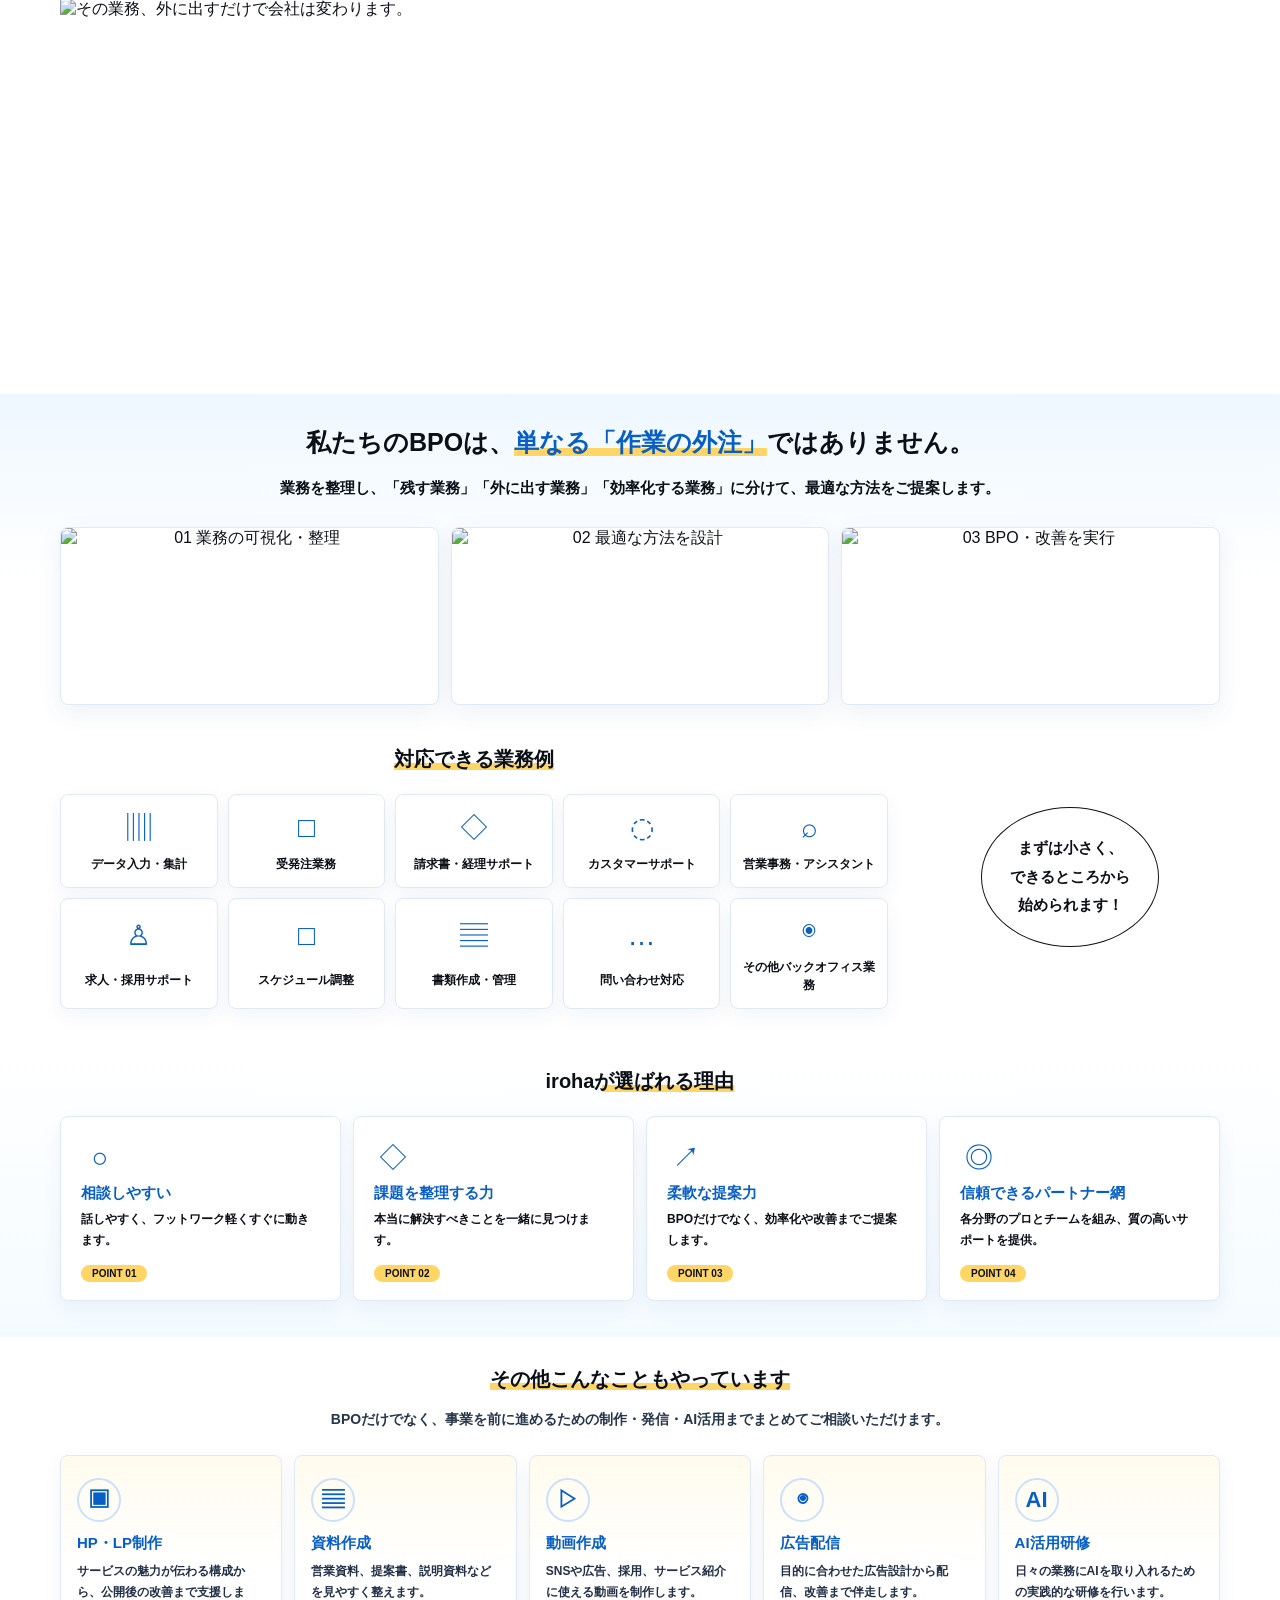
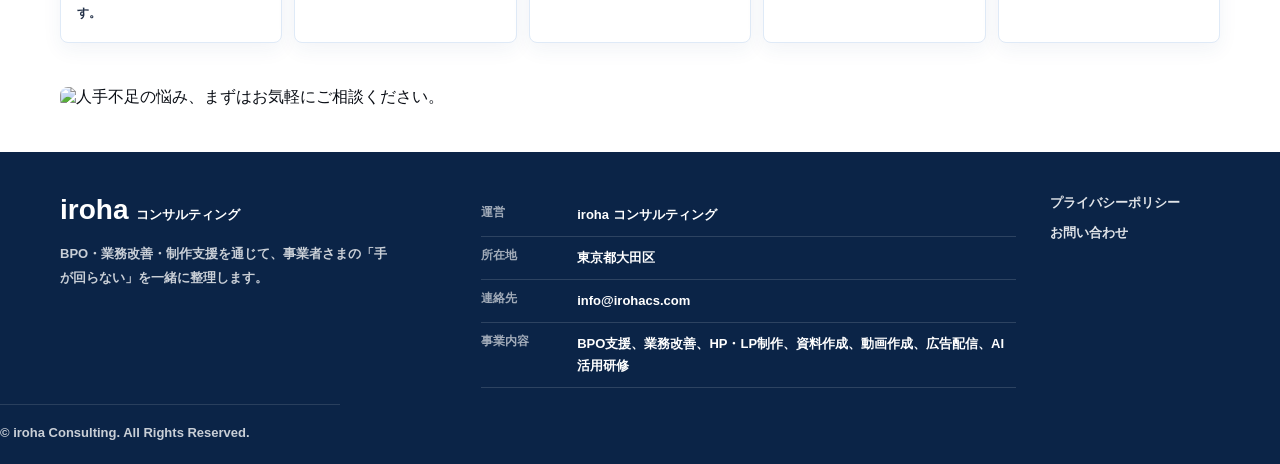
==== index.html @ c06291bd "Add files via upload" ====
<!doctype html>
<html lang="ja">
<head>
  <meta charset="utf-8">
  <meta name="viewport" content="width=device-width, initial-scale=1">
  <title>iroha コンサルティング | BPO・業務支援</title>
  <script async src="https://www.googletagmanager.com/gtag/js?id=G-Z2BENWMJ21"></script>
  <script>
    window.dataLayer = window.dataLayer || [];
    function gtag(){dataLayer.push(arguments);}
    gtag('js', new Date());

    gtag('config', 'G-Z2BENWMJ21');
  </script>
  <link rel="stylesheet" href="./styles.css">
</head>
<body>
  <main>
    <section class="hero">
      <div class="hero-crop">
        <img src="./assets/hero.png" alt="その業務、外に出すだけで会社は変わります。" class="hero-image">
        <a class="image-link hero-consult-link" href="https://docs.google.com/forms/d/e/1FAIpQLSevMAjlFMy6-Xub7ca19pXur5ndCJwO_fp4Ccaq9cmKFpgYRA/viewform" target="_blank" rel="noopener" aria-label="Googleフォームで無料相談する"></a>
        <a class="image-link hero-download-link is-disabled" href="#" aria-label="サービス資料ダウンロードは準備中です"></a>
      </div>
    </section>

    <section class="intro section-band">
      <div class="section-inner">
        <h1>私たちのBPOは、<span>単なる「作業の外注」</span>ではありません。</h1>
        <p>業務を整理し、「残す業務」「外に出す業務」「効率化する業務」に分けて、最適な方法をご提案します。</p>

        <div class="step-grid">
          <article class="step-card">
            <img src="./assets/step-01.png" alt="01 業務の可視化・整理">
          </article>
          <article class="step-card">
            <img src="./assets/step-02.png" alt="02 最適な方法を設計">
          </article>
          <article class="step-card">
            <img src="./assets/step-03.png" alt="03 BPO・改善を実行">
          </article>
        </div>
      </div>
    </section>

    <section class="services" id="services">
      <div class="section-inner services-layout">
        <div class="services-main">
          <h2>対応できる業務例</h2>
          <div class="service-grid">
            <article><span class="icon">▥</span><strong>データ入力・集計</strong></article>
            <article><span class="icon">□</span><strong>受発注業務</strong></article>
            <article><span class="icon">◇</span><strong>請求書・経理サポート</strong></article>
            <article><span class="icon">◌</span><strong>カスタマーサポート</strong></article>
            <article><span class="icon">⌕</span><strong>営業事務・アシスタント</strong></article>
            <article><span class="icon">♙</span><strong>求人・採用サポート</strong></article>
            <article><span class="icon">□</span><strong>スケジュール調整</strong></article>
            <article><span class="icon">▤</span><strong>書類作成・管理</strong></article>
            <article><span class="icon">…</span><strong>問い合わせ対応</strong></article>
            <article><span class="icon">◉</span><strong>その他バックオフィス業務</strong></article>
          </div>
        </div>
        <aside class="talk">
          <div class="bubble">まずは小さく、<br>できるところから<br>始められます！</div>
          <div class="talk-art" aria-hidden="true"></div>
        </aside>
      </div>
    </section>

    <section class="reasons" id="about">
      <div class="section-inner">
        <h2>irohaが選ばれる理由</h2>
        <div class="reason-grid">
          <article>
            <span class="reason-icon">○</span>
            <h3>相談しやすい</h3>
            <p>話しやすく、フットワーク軽くすぐに動きます。</p>
            <small>POINT 01</small>
          </article>
          <article>
            <span class="reason-icon">◇</span>
            <h3>課題を整理する力</h3>
            <p>本当に解決すべきことを一緒に見つけます。</p>
            <small>POINT 02</small>
          </article>
          <article>
            <span class="reason-icon">↗</span>
            <h3>柔軟な提案力</h3>
            <p>BPOだけでなく、効率化や改善までご提案します。</p>
            <small>POINT 03</small>
          </article>
          <article>
            <span class="reason-icon">◎</span>
            <h3>信頼できるパートナー網</h3>
            <p>各分野のプロとチームを組み、質の高いサポートを提供。</p>
            <small>POINT 04</small>
          </article>
        </div>
      </div>
    </section>

    <section class="other-services" id="other">
      <div class="section-inner">
        <h2>その他こんなこともやっています</h2>
        <p class="other-lead">BPOだけでなく、事業を前に進めるための制作・発信・AI活用までまとめてご相談いただけます。</p>
        <div class="other-grid">
          <article>
            <span class="other-icon">▣</span>
            <h3>HP・LP制作</h3>
            <p>サービスの魅力が伝わる構成から、公開後の改善まで支援します。</p>
          </article>
          <article>
            <span class="other-icon">▤</span>
            <h3>資料作成</h3>
            <p>営業資料、提案書、説明資料などを見やすく整えます。</p>
          </article>
          <article>
            <span class="other-icon">▷</span>
            <h3>動画作成</h3>
            <p>SNSや広告、採用、サービス紹介に使える動画を制作します。</p>
          </article>
          <article>
            <span class="other-icon">◉</span>
            <h3>広告配信</h3>
            <p>目的に合わせた広告設計から配信、改善まで伴走します。</p>
          </article>
          <article>
            <span class="other-icon">AI</span>
            <h3>AI活用研修</h3>
            <p>日々の業務にAIを取り入れるための実践的な研修を行います。</p>
          </article>
        </div>
      </div>
    </section>

    <section class="bottom-cta" id="contact">
      <div class="section-inner">
        <div class="cta-panel">
          <img src="./assets/cta.png" alt="人手不足の悩み、まずはお気軽にご相談ください。">
          <a class="image-link cta-consult-link" href="https://docs.google.com/forms/d/e/1FAIpQLSevMAjlFMy6-Xub7ca19pXur5ndCJwO_fp4Ccaq9cmKFpgYRA/viewform" target="_blank" rel="noopener" aria-label="Googleフォームで無料相談する"></a>
          <a class="image-link cta-line-link is-disabled" href="#" aria-label="LINE公式アカウントは準備中です"></a>
        </div>
      </div>
    </section>
  </main>

  <footer class="site-footer">
    <div class="section-inner footer-grid">
      <div>
        <a class="footer-brand" href="./index.html">iroha <span>コンサルティング</span></a>
        <p>BPO・業務改善・制作支援を通じて、事業者さまの「手が回らない」を一緒に整理します。</p>
      </div>
      <dl class="company-list">
        <div>
          <dt>運営</dt>
          <dd>iroha コンサルティング</dd>
        </div>
        <div>
          <dt>所在地</dt>
          <dd>東京都大田区</dd>
        </div>
        <div>
          <dt>連絡先</dt>
          <dd><a href="mailto:info@irohacs.com">info@irohacs.com</a></dd>
        </div>
        <div>
          <dt>事業内容</dt>
          <dd>BPO支援、業務改善、HP・LP制作、資料作成、動画作成、広告配信、AI活用研修</dd>
        </div>
      </dl>
      <nav class="footer-links" aria-label="フッターナビゲーション">
        <a href="./privacy.html">プライバシーポリシー</a>
        <a href="#contact">お問い合わせ</a>
      </nav>
    </div>
    <p class="copyright">© iroha Consulting. All Rights Reserved.</p>
  </footer>
</body>
</html>
---- styles.css ----
:root {
  --blue: #075fc6;
  --blue-dark: #064ca2;
  --green: #3db565;
  --ink: #0b0f16;
  --muted: #5f6f85;
  --line: #dfeaf7;
  --soft: #f5faff;
  --yellow: #ffd565;
}

* {
  box-sizing: border-box;
}

body {
  margin: 0;
  color: var(--ink);
  background: #fff;
  font-family: -apple-system, BlinkMacSystemFont, "Hiragino Kaku Gothic ProN", "Yu Gothic", "YuGothic", "Noto Sans JP", sans-serif;
  letter-spacing: 0;
}

a {
  color: inherit;
  text-decoration: none;
}

.site-header {
  position: sticky;
  top: 0;
  z-index: 20;
  display: flex;
  align-items: center;
  gap: 32px;
  min-height: 72px;
  padding: 0 42px;
  background: rgba(255, 255, 255, .92);
  border-bottom: 1px solid rgba(222, 232, 246, .7);
  backdrop-filter: blur(14px);
}

.brand {
  display: inline-flex;
  align-items: baseline;
  gap: 8px;
  min-width: max-content;
}

.brand-main {
  font-size: 28px;
  font-weight: 800;
}

.brand-sub {
  font-size: 13px;
  font-weight: 700;
}

.nav {
  display: flex;
  align-items: center;
  justify-content: center;
  gap: 46px;
  width: 100%;
  font-size: 13px;
  font-weight: 700;
}

.nav a {
  position: relative;
  padding: 28px 0;
}

.nav a:first-child::after {
  position: absolute;
  right: 12px;
  bottom: 0;
  left: 12px;
  height: 3px;
  content: "";
  background: var(--blue);
  border-radius: 999px 999px 0 0;
}

.header-cta,
.hero-button {
  display: inline-flex;
  align-items: center;
  justify-content: center;
  min-height: 46px;
  padding: 0 26px;
  color: #fff;
  font-size: 14px;
  font-weight: 800;
  white-space: nowrap;
  background: linear-gradient(180deg, #0d6ee4, #0053bc);
  border-radius: 999px;
  box-shadow: 0 10px 26px rgba(6, 93, 201, .24);
}

.header-cta span {
  margin-left: 10px;
  font-size: 8px;
}

.hero {
  max-width: 1240px;
  margin: 0 auto;
  padding: 0 40px;
}

.breadcrumb {
  margin-bottom: 10px;
  color: #40516a;
  font-size: 12px;
  font-weight: 700;
}

.hero-crop {
  position: relative;
  overflow: hidden;
  aspect-ratio: 2033 / 690;
}

.hero-image {
  display: block;
  width: 100%;
  height: auto;
  transform: translateY(-5.4%);
}

.image-link {
  position: absolute;
  display: block;
  border-radius: 999px;
}

.image-link:focus-visible {
  outline: 3px solid rgba(255, 213, 101, .9);
  outline-offset: 3px;
}

.hero-consult-link {
  left: 3.7%;
  top: 79.3%;
  width: 20.4%;
  height: 10.8%;
}

.hero-download-link {
  left: 26%;
  top: 79.3%;
  width: 21.5%;
  height: 10.8%;
}

.section-band {
  background: linear-gradient(180deg, #eef7ff 0%, #fff 54%);
}

.section-inner {
  width: min(1160px, calc(100% - 48px));
  margin: 0 auto;
}

.intro {
  padding: 30px 0 28px;
  text-align: center;
}

.intro h1,
.services h2,
.reasons h2,
.other-services h2 {
  margin: 0;
  font-size: 25px;
  line-height: 1.45;
  font-weight: 900;
}

.intro h1 span {
  color: var(--blue);
  text-decoration: underline;
  text-decoration-color: var(--yellow);
  text-decoration-thickness: 8px;
  text-underline-offset: -3px;
}

.intro p {
  margin: 14px auto 26px;
  font-size: 15px;
  font-weight: 700;
  line-height: 1.8;
}

.step-grid {
  display: grid;
  grid-template-columns: repeat(3, minmax(0, 1fr));
  gap: 12px;
}

.step-card {
  overflow: hidden;
  background: #fff;
  border: 1px solid var(--line);
  border-radius: 8px;
  box-shadow: 0 8px 24px rgba(26, 75, 122, .08);
}

.step-card img {
  display: block;
  width: 100%;
  height: 176px;
  object-fit: cover;
}

.services {
  padding: 12px 0 36px;
}

.services-layout {
  display: grid;
  grid-template-columns: minmax(0, 1fr) 300px;
  gap: 32px;
  align-items: center;
}

.services h2,
.reasons h2,
.other-services h2 {
  margin-bottom: 20px;
  text-align: center;
  font-size: 20px;
  text-decoration: underline;
  text-decoration-color: var(--yellow);
  text-decoration-thickness: 7px;
  text-underline-offset: -3px;
}

.service-grid {
  display: grid;
  grid-template-columns: repeat(5, minmax(0, 1fr));
  gap: 10px;
}

.service-grid article {
  display: grid;
  place-items: center;
  min-height: 94px;
  padding: 14px 8px;
  text-align: center;
  background: #fff;
  border: 1px solid var(--line);
  border-radius: 8px;
  box-shadow: 0 7px 20px rgba(26, 75, 122, .06);
}

.icon,
.reason-icon {
  display: grid;
  place-items: center;
  width: 38px;
  height: 38px;
  margin-bottom: 7px;
  color: var(--blue);
  font-size: 28px;
  line-height: 1;
}

.service-grid strong {
  font-size: 12px;
  line-height: 1.5;
}

.talk {
  position: relative;
  display: grid;
  place-items: center;
  min-height: 220px;
  overflow: hidden;
}

.talk-art {
  display: none;
}

.bubble {
  position: relative;
  z-index: 2;
  display: inline-block;
  margin: 0;
  padding: 26px 28px;
  font-size: 15px;
  font-weight: 800;
  line-height: 1.9;
  text-align: center;
  background: #fff;
  border: 1.5px solid #111;
  border-radius: 50%;
}

.reasons {
  padding: 22px 0 36px;
  background: linear-gradient(180deg, #fff, #f4fbff);
}

.reason-grid {
  display: grid;
  grid-template-columns: repeat(4, minmax(0, 1fr));
  gap: 12px;
}

.reason-grid article {
  min-height: 132px;
  padding: 22px 20px 18px;
  background: #fff;
  border: 1px solid var(--line);
  border-radius: 8px;
  box-shadow: 0 7px 20px rgba(26, 75, 122, .06);
}

.reason-grid h3 {
  margin: 0 0 6px;
  color: var(--blue);
  font-size: 15px;
}

.reason-grid p {
  margin: 0 0 12px;
  font-size: 12px;
  font-weight: 700;
  line-height: 1.75;
}

.reason-grid small {
  display: inline-flex;
  padding: 3px 11px;
  font-size: 10px;
  font-weight: 900;
  background: var(--yellow);
  border-radius: 999px;
}

.other-services {
  padding: 28px 0 44px;
}

.other-lead {
  max-width: 760px;
  margin: -8px auto 22px;
  color: #26364a;
  font-size: 14px;
  font-weight: 700;
  line-height: 1.9;
  text-align: center;
}

.other-grid {
  display: grid;
  grid-template-columns: repeat(5, minmax(0, 1fr));
  gap: 12px;
}

.other-grid article {
  min-height: 168px;
  padding: 22px 16px 18px;
  background:
    linear-gradient(180deg, rgba(255, 247, 222, .55), rgba(255, 255, 255, 0) 58%),
    #fff;
  border: 1px solid var(--line);
  border-radius: 8px;
  box-shadow: 0 7px 20px rgba(26, 75, 122, .06);
}

.other-icon {
  display: grid;
  place-items: center;
  width: 44px;
  height: 44px;
  margin-bottom: 12px;
  color: var(--blue);
  font-size: 22px;
  font-weight: 900;
  line-height: 1;
  border: 2px solid #cbe0fb;
  border-radius: 50%;
}

.other-grid h3 {
  margin: 0 0 8px;
  color: var(--blue);
  font-size: 15px;
}

.other-grid p {
  margin: 0;
  color: #223047;
  font-size: 12px;
  font-weight: 700;
  line-height: 1.75;
}

.bottom-cta {
  padding: 0 0 44px;
}

.bottom-cta img {
  display: block;
  width: 100%;
  height: auto;
  border-radius: 8px;
}

.cta-panel {
  position: relative;
}

.cta-consult-link {
  left: 26.8%;
  top: 57.1%;
  width: 29%;
  height: 16.2%;
}

.cta-line-link {
  left: 58%;
  top: 58.8%;
  width: 25.2%;
  height: 15%;
}

.image-link.is-disabled {
  cursor: default;
  pointer-events: none;
}

.site-footer {
  padding: 42px 0 18px;
  color: #fff;
  background: #0b2447;
}

.footer-grid {
  display: grid;
  grid-template-columns: 1.05fr 1.45fr auto;
  gap: 34px;
  align-items: start;
}

.footer-brand,
.policy-brand {
  display: inline-flex;
  align-items: baseline;
  gap: 8px;
  font-size: 28px;
  font-weight: 900;
}

.footer-brand span,
.policy-brand span {
  font-size: 13px;
  font-weight: 800;
}

.site-footer p {
  max-width: 340px;
  margin: 16px 0 0;
  color: rgba(255, 255, 255, .78);
  font-size: 13px;
  font-weight: 700;
  line-height: 1.9;
}

.company-list,
.policy-contact {
  margin: 0;
}

.company-list div,
.policy-contact div {
  display: grid;
  grid-template-columns: 82px 1fr;
  gap: 14px;
  padding: 10px 0;
  border-bottom: 1px solid rgba(255, 255, 255, .14);
}

.company-list dt,
.policy-contact dt {
  color: rgba(255, 255, 255, .62);
  font-size: 12px;
  font-weight: 800;
}

.company-list dd,
.policy-contact dd {
  margin: 0;
  font-size: 13px;
  font-weight: 800;
  line-height: 1.7;
}

.footer-links {
  display: grid;
  gap: 12px;
  min-width: 170px;
  font-size: 13px;
  font-weight: 800;
}

.footer-links a {
  color: rgba(255, 255, 255, .88);
}

.copyright {
  width: min(1160px, calc(100% - 48px));
  margin: 26px auto 0;
  padding-top: 16px;
  color: rgba(255, 255, 255, .55);
  font-size: 11px;
  font-weight: 700;
  border-top: 1px solid rgba(255, 255, 255, .12);
}

.policy-page {
  background: linear-gradient(180deg, #f3f9ff 0, #fff 280px);
}

.policy-hero {
  padding: 54px 0 34px;
}

.policy-brand {
  margin-bottom: 34px;
  color: var(--ink);
}

.policy-hero h1 {
  margin: 0 0 12px;
  font-size: 34px;
  line-height: 1.35;
}

.policy-hero p {
  max-width: 760px;
  margin: 0;
  color: #34465e;
  font-size: 15px;
  font-weight: 700;
  line-height: 1.9;
}

.policy-body {
  padding: 0 0 54px;
}

.policy-card {
  padding: 34px 40px 40px;
  background: #fff;
  border: 1px solid var(--line);
  border-radius: 8px;
  box-shadow: 0 10px 30px rgba(26, 75, 122, .08);
}

.policy-card h2 {
  margin: 28px 0 10px;
  color: var(--blue);
  font-size: 18px;
}

.policy-card h2:first-child {
  margin-top: 0;
}

.policy-card p {
  margin: 0;
  color: #223047;
  font-size: 14px;
  font-weight: 700;
  line-height: 1.95;
}

.policy-card .policy-contact {
  margin: 14px 0 0;
}

.policy-card .policy-contact div {
  border-bottom-color: var(--line);
}

.policy-card .policy-contact dt {
  color: #65758b;
}

.policy-card .policy-contact dd {
  color: #1b2a40;
}

.policy-date {
  margin-top: 28px !important;
  color: #65758b !important;
  text-align: right;
}

@media (max-width: 980px) {
  .site-header {
    flex-wrap: wrap;
    gap: 14px;
    padding: 14px 22px;
  }

  .nav {
    order: 3;
    justify-content: flex-start;
    gap: 24px;
    overflow-x: auto;
    font-size: 12px;
  }

  .nav a {
    padding: 8px 0 12px;
  }

  .hero {
    padding: 16px 18px 0;
  }

  .step-grid {
    grid-template-columns: 1fr;
  }

  .step-card img {
    height: auto;
  }

  .services-layout {
    grid-template-columns: 1fr;
  }

  .service-grid,
  .reason-grid,
  .other-grid {
    grid-template-columns: repeat(2, minmax(0, 1fr));
  }

  .talk {
    display: none;
  }

  .footer-grid {
    grid-template-columns: 1fr;
  }
}

@media (max-width: 640px) {
  .brand-main {
    font-size: 24px;
  }

  .header-cta {
    width: 100%;
  }

  .section-inner {
    width: min(100% - 28px, 1160px);
  }

  .intro h1 {
    font-size: 20px;
  }

  .intro p {
    font-size: 13px;
  }

  .service-grid,
  .reason-grid,
  .other-grid {
    grid-template-columns: 1fr;
  }

  .policy-card {
    padding: 26px 20px 30px;
  }

  .company-list div,
  .policy-contact div {
    grid-template-columns: 1fr;
    gap: 4px;
  }
}
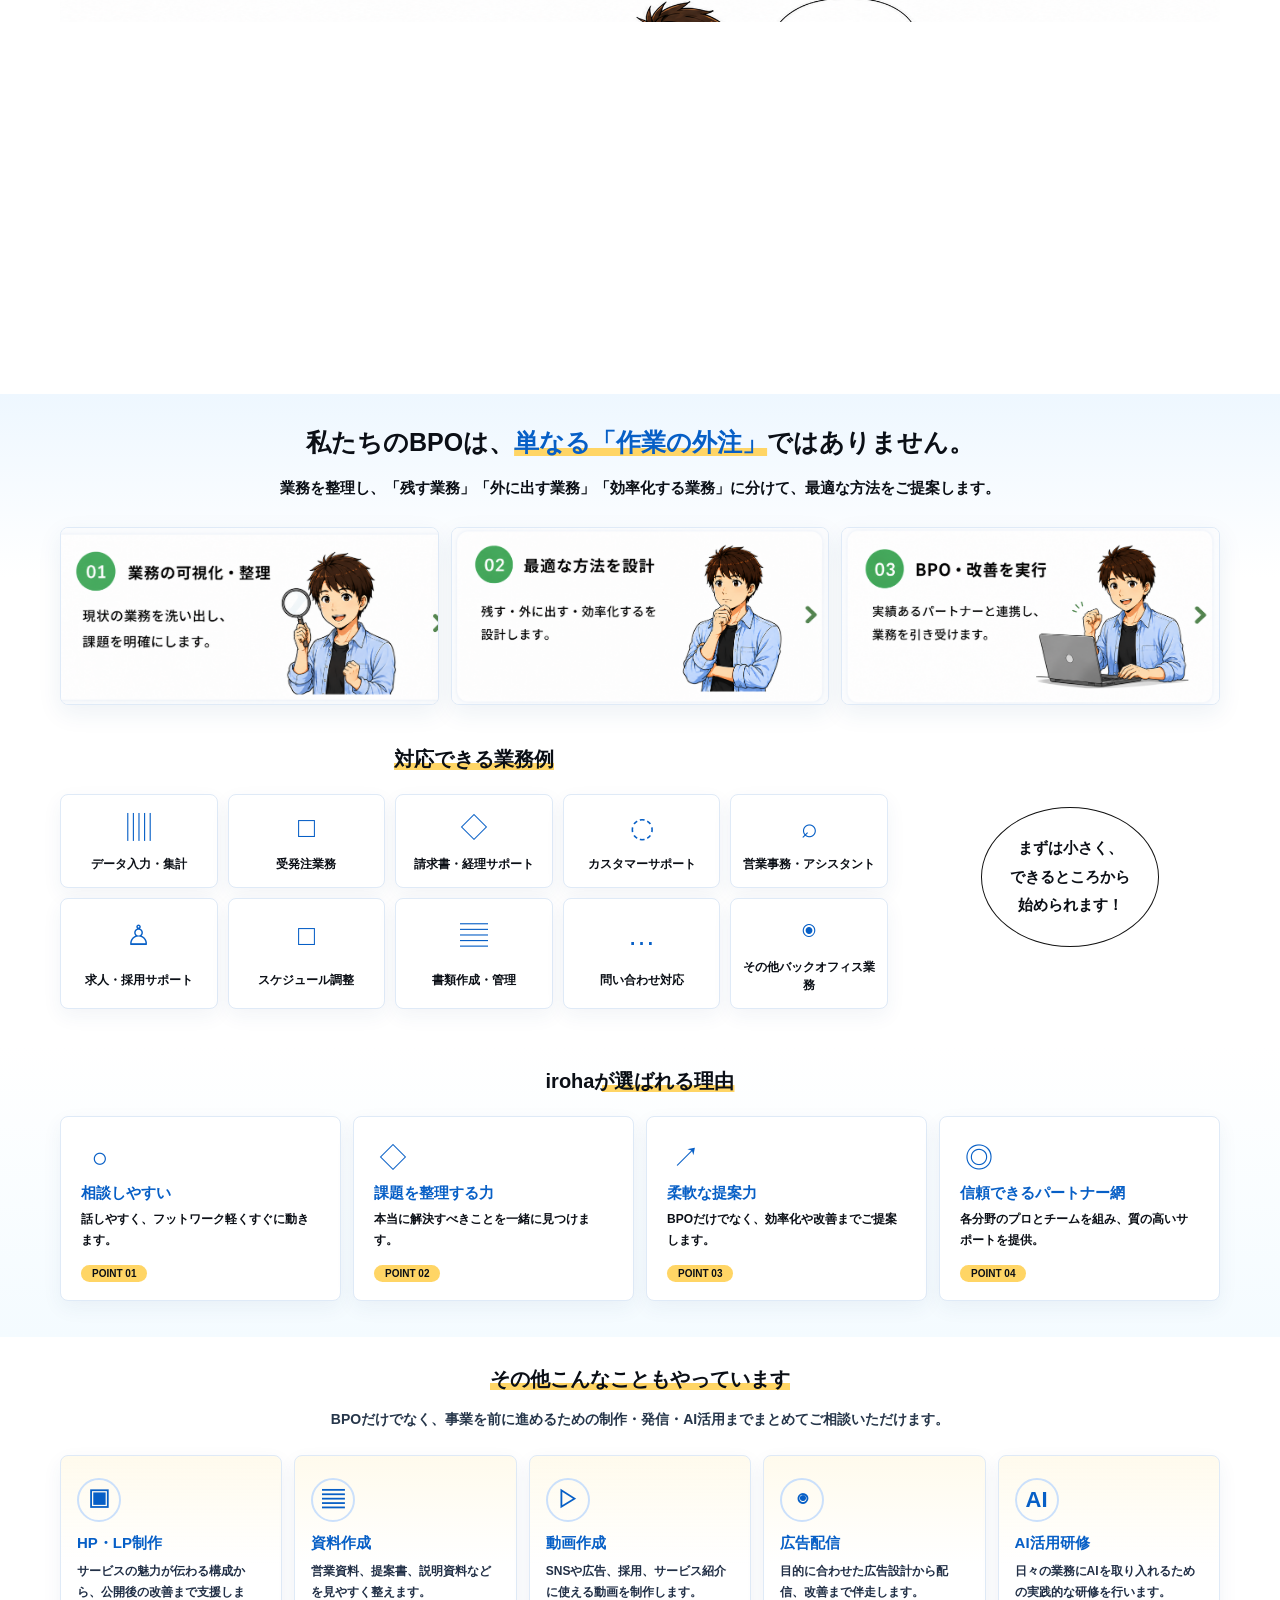
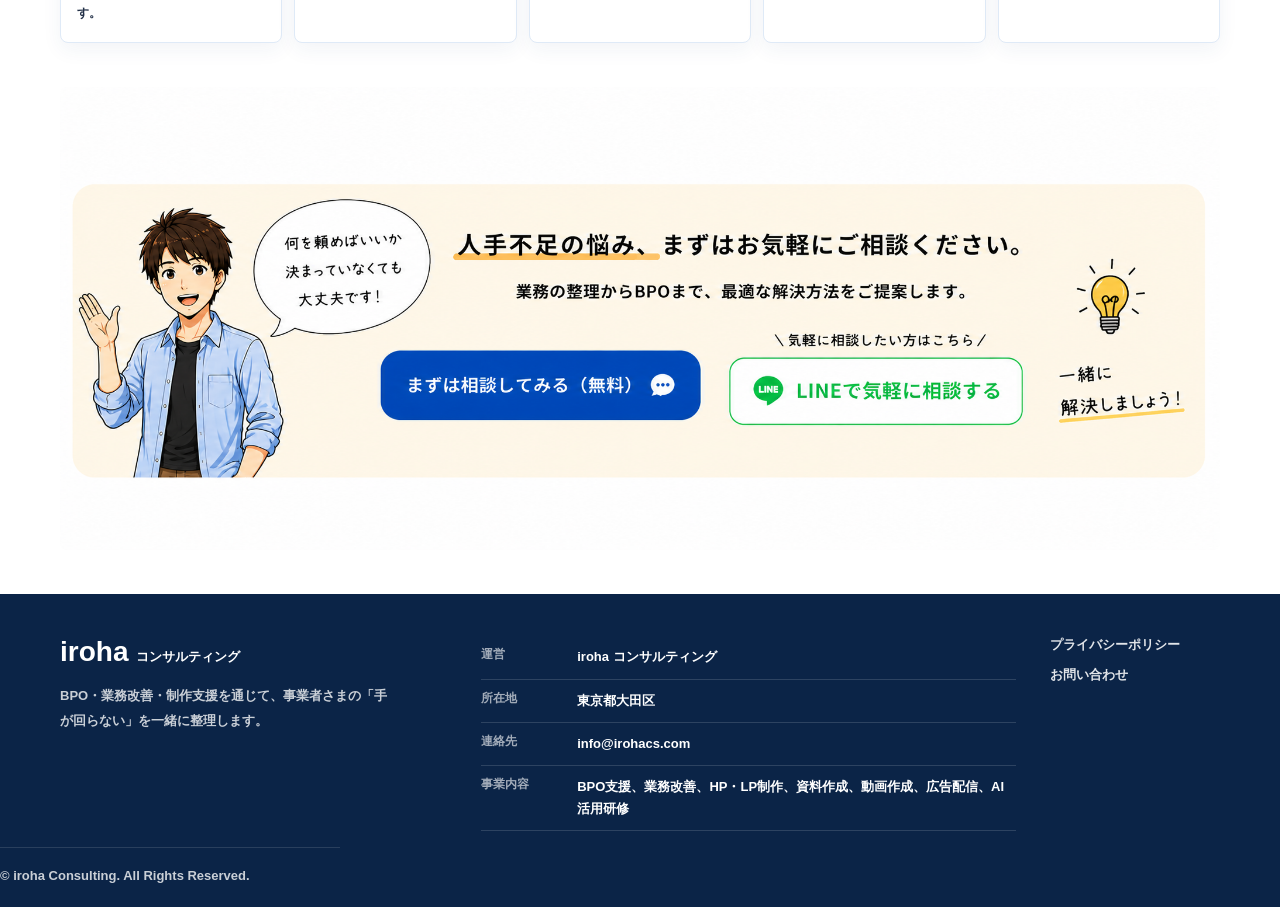
==== commit b8f586e2: "Add files via upload" ====
--- a/index.html
+++ b/index.html
@@ -18,7 +18,10 @@
   <main>
     <section class="hero">
       <div class="hero-crop">
-        <img src="./assets/hero.png" alt="その業務、外に出すだけで会社は変わります。" class="hero-image">
+        <picture>
+          <source media="(max-width: 640px)" srcset="./assets/hero-mobile.png">
+          <img src="./assets/hero.png" alt="その業務、外に出すだけで会社は変わります。" class="hero-image">
+        </picture>
         <a class="image-link hero-consult-link" href="https://docs.google.com/forms/d/e/1FAIpQLSevMAjlFMy6-Xub7ca19pXur5ndCJwO_fp4Ccaq9cmKFpgYRA/viewform" target="_blank" rel="noopener" aria-label="Googleフォームで無料相談する"></a>
         <a class="image-link hero-download-link is-disabled" href="#" aria-label="サービス資料ダウンロードは準備中です"></a>
       </div>
--- a/styles.css
+++ b/styles.css
@@ -123,6 +123,10 @@
   aspect-ratio: 2033 / 690;
 }
 
+.hero-crop picture {
+  display: block;
+}
+
 .hero-image {
   display: block;
   width: 100%;
@@ -666,6 +670,32 @@
     width: min(100% - 28px, 1160px);
   }
 
+  .hero {
+    padding: 0;
+  }
+
+  .hero-crop {
+    aspect-ratio: 864 / 1821;
+  }
+
+  .hero-image {
+    transform: none;
+  }
+
+  .hero-consult-link {
+    left: 6.5%;
+    top: 85.1%;
+    width: 87%;
+    height: 5.6%;
+  }
+
+  .hero-download-link {
+    left: 6.5%;
+    top: 92%;
+    width: 87%;
+    height: 5.5%;
+  }
+
   .intro h1 {
     font-size: 20px;
   }
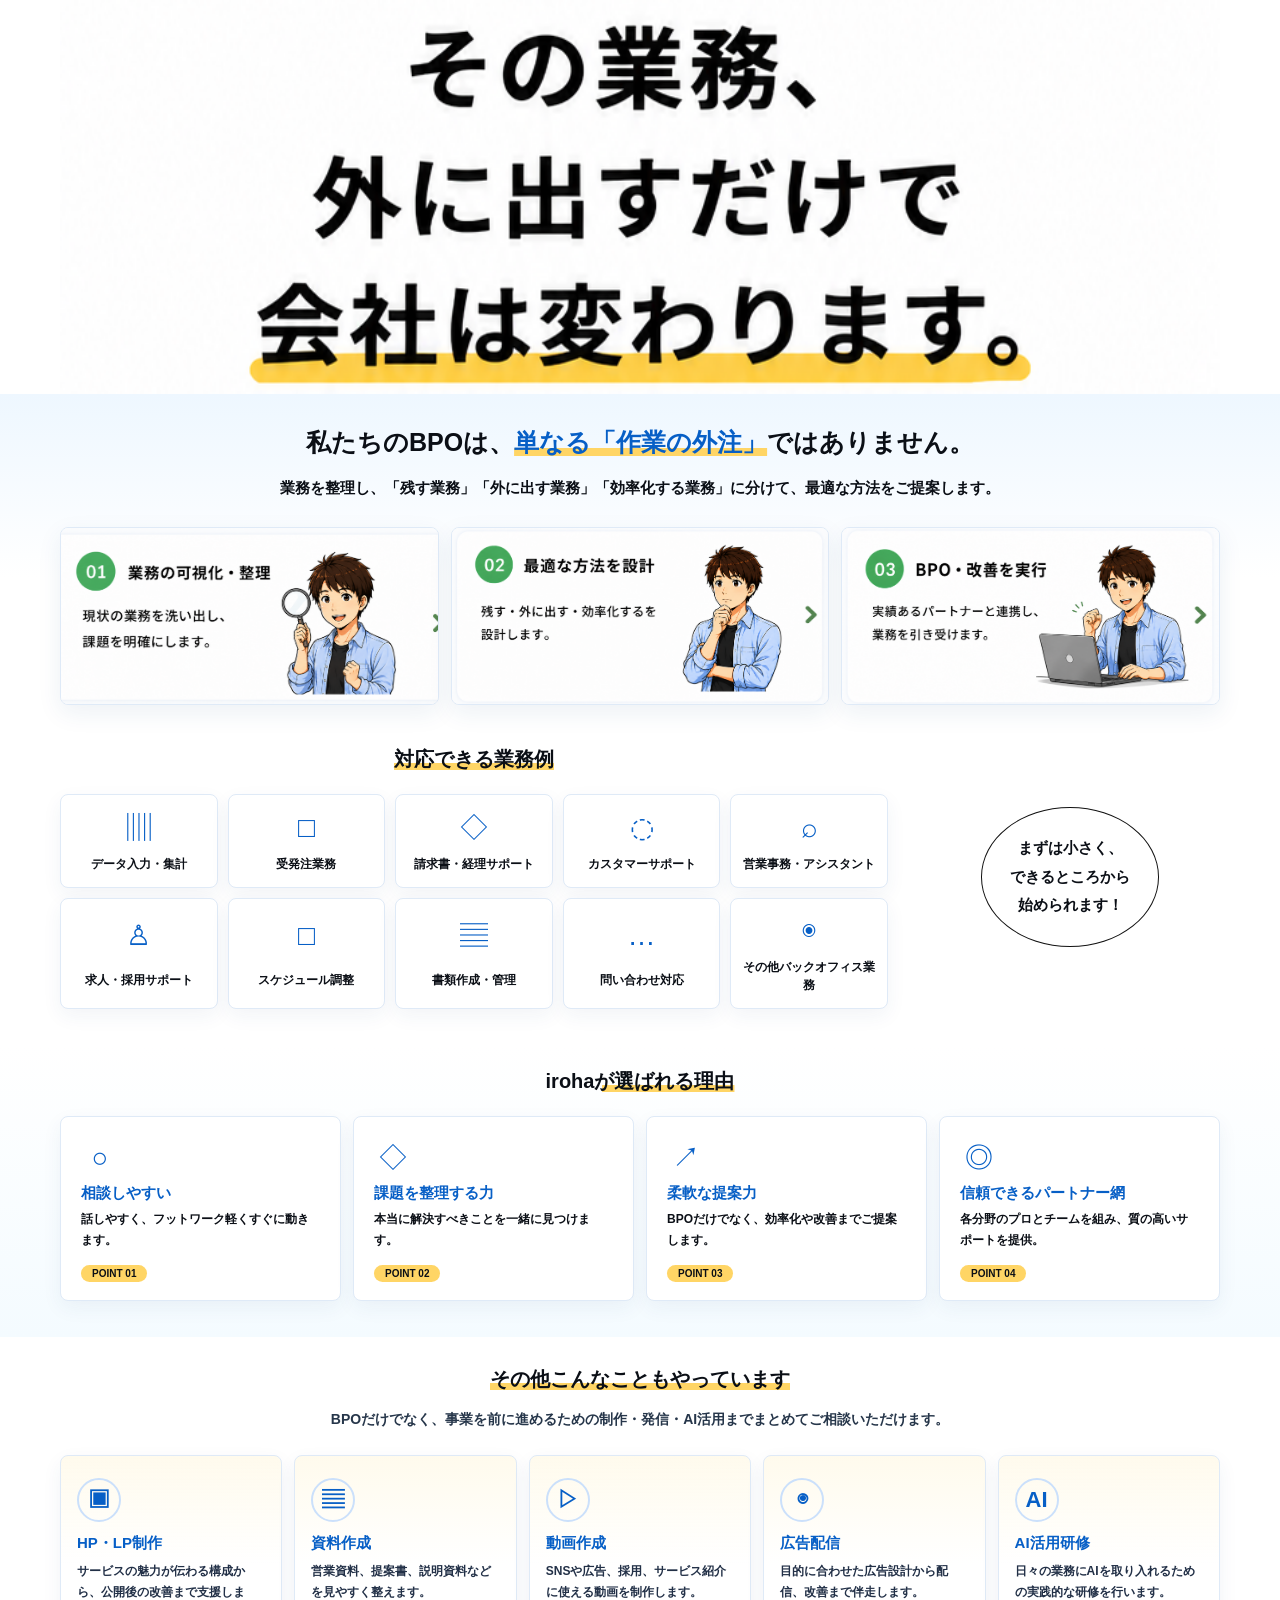
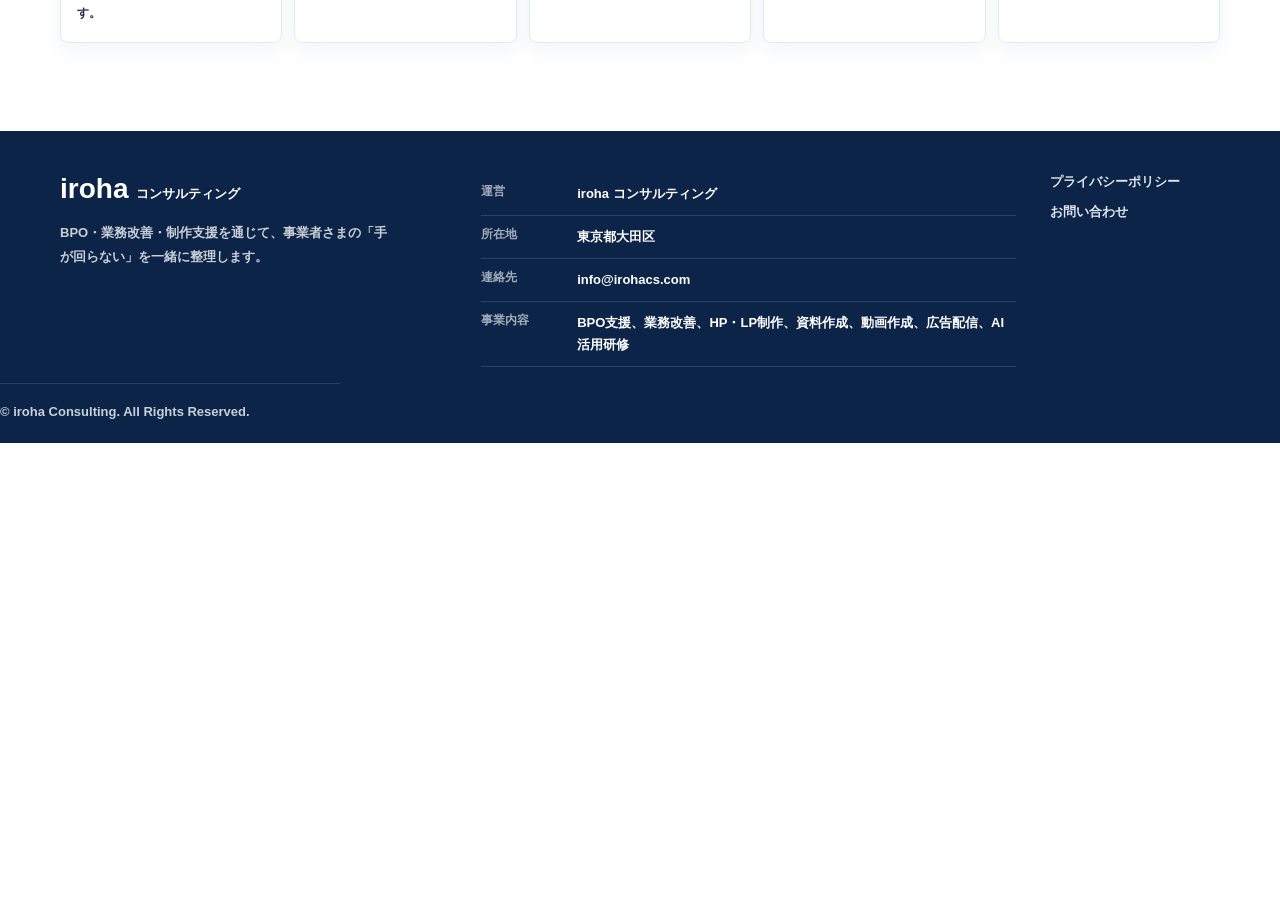
==== commit 8dac5a73: "Add files via upload" ====
--- a/index.html
+++ b/index.html
@@ -139,7 +139,10 @@
     <section class="bottom-cta" id="contact">
       <div class="section-inner">
         <div class="cta-panel">
-          <img src="./assets/cta.png" alt="人手不足の悩み、まずはお気軽にご相談ください。">
+          <picture>
+            <source media="(max-width: 640px)" srcset="./assets/cta-mobile.png">
+            <img src="./assets/cta.png" alt="人手不足の悩み、まずはお気軽にご相談ください。">
+          </picture>
           <a class="image-link cta-consult-link" href="https://docs.google.com/forms/d/e/1FAIpQLSevMAjlFMy6-Xub7ca19pXur5ndCJwO_fp4Ccaq9cmKFpgYRA/viewform" target="_blank" rel="noopener" aria-label="Googleフォームで無料相談する"></a>
           <a class="image-link cta-line-link is-disabled" href="#" aria-label="LINE公式アカウントは準備中です"></a>
         </div>
--- a/styles.css
+++ b/styles.css
@@ -420,6 +420,10 @@
   position: relative;
 }
 
+.cta-panel picture {
+  display: block;
+}
+
 .cta-consult-link {
   left: 26.8%;
   top: 57.1%;
@@ -696,6 +700,28 @@
     height: 5.5%;
   }
 
+  .bottom-cta {
+    padding-bottom: 34px;
+  }
+
+  .bottom-cta .section-inner {
+    width: min(100% - 28px, 887px);
+  }
+
+  .cta-consult-link {
+    left: 6.6%;
+    top: 67.6%;
+    width: 86.7%;
+    height: 9.4%;
+  }
+
+  .cta-line-link {
+    left: 6.6%;
+    top: 79.4%;
+    width: 86.7%;
+    height: 8.8%;
+  }
+
   .intro h1 {
     font-size: 20px;
   }
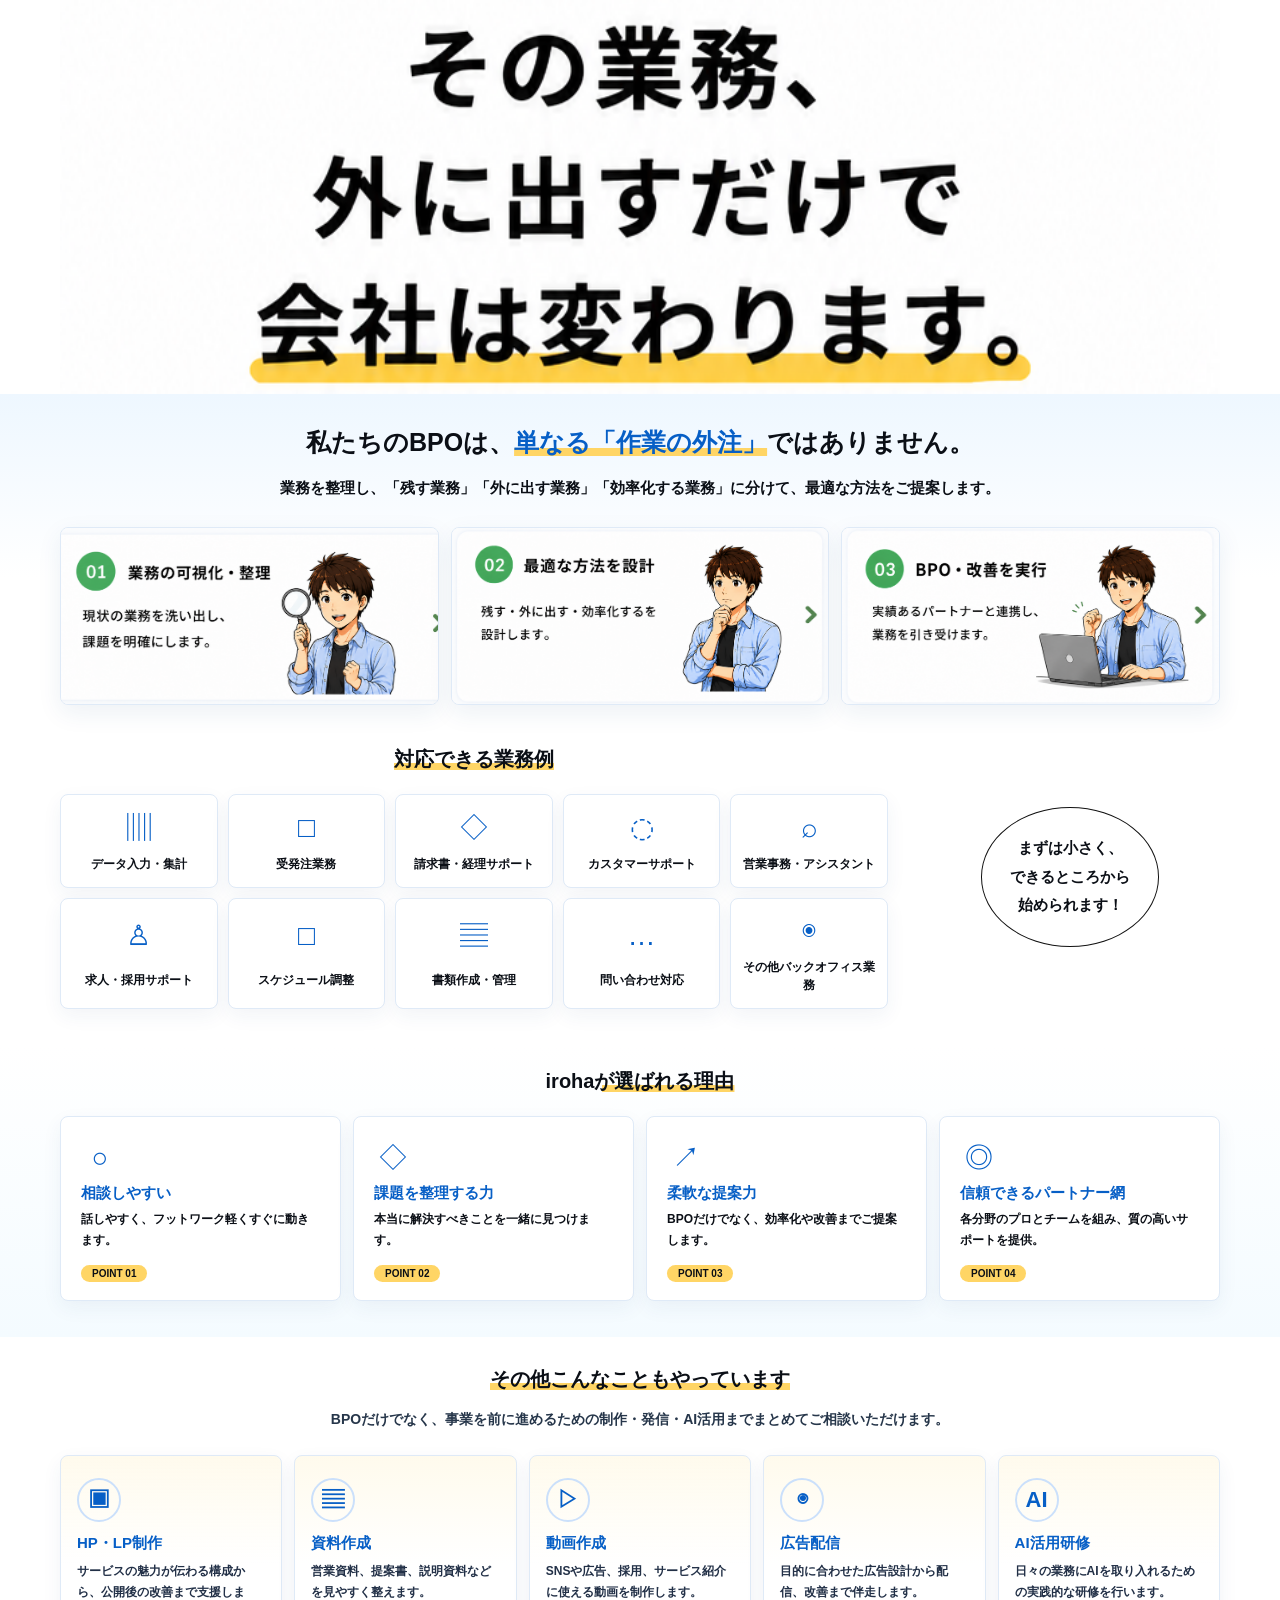
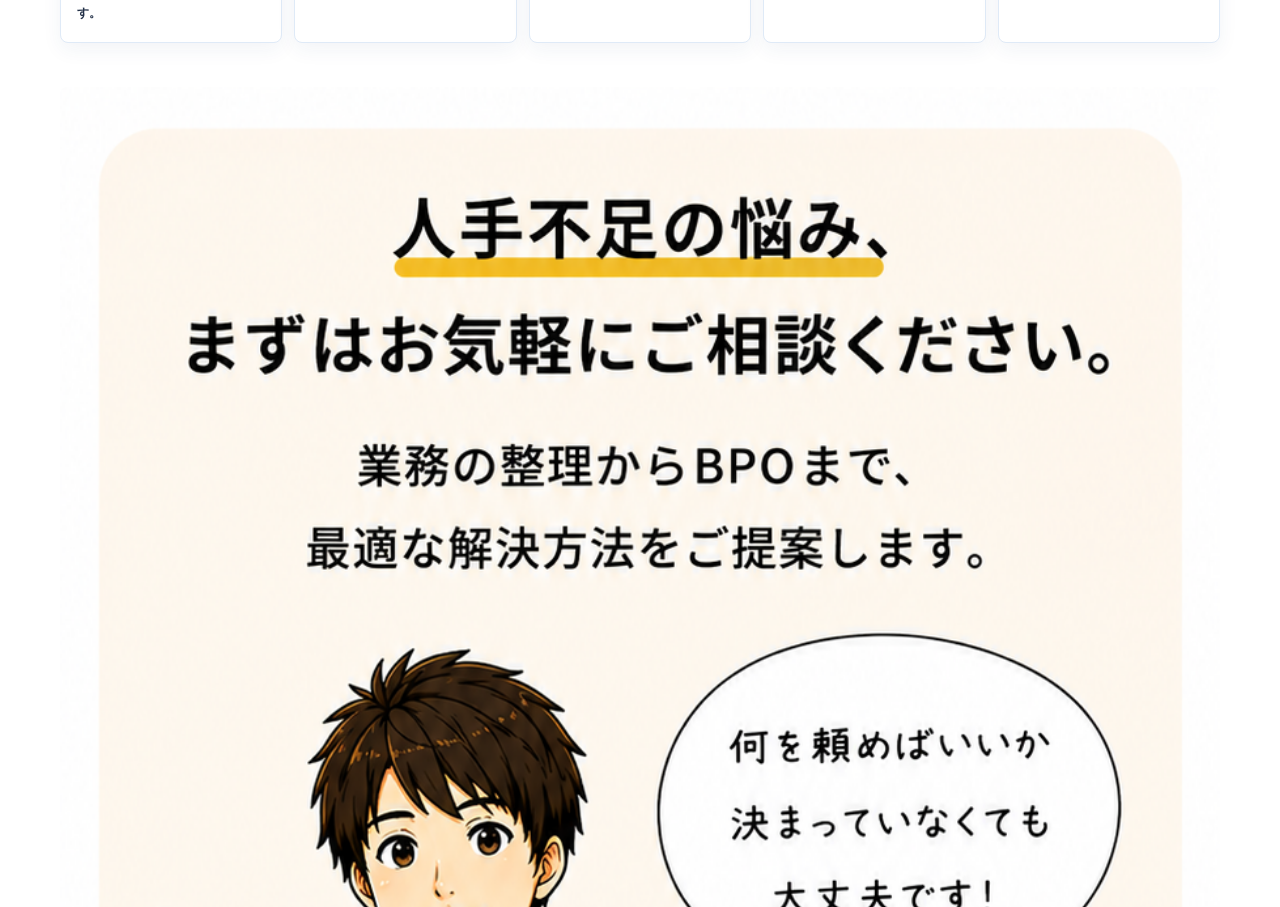
==== commit 18e95916: "Update index.html" ====
--- a/index.html
+++ b/index.html
@@ -163,7 +163,7 @@
         </div>
         <div>
           <dt>所在地</dt>
-          <dd>東京都大田区</dd>
+          <dd>東京都大田区/栃木県小山市</dd>
         </div>
         <div>
           <dt>連絡先</dt>
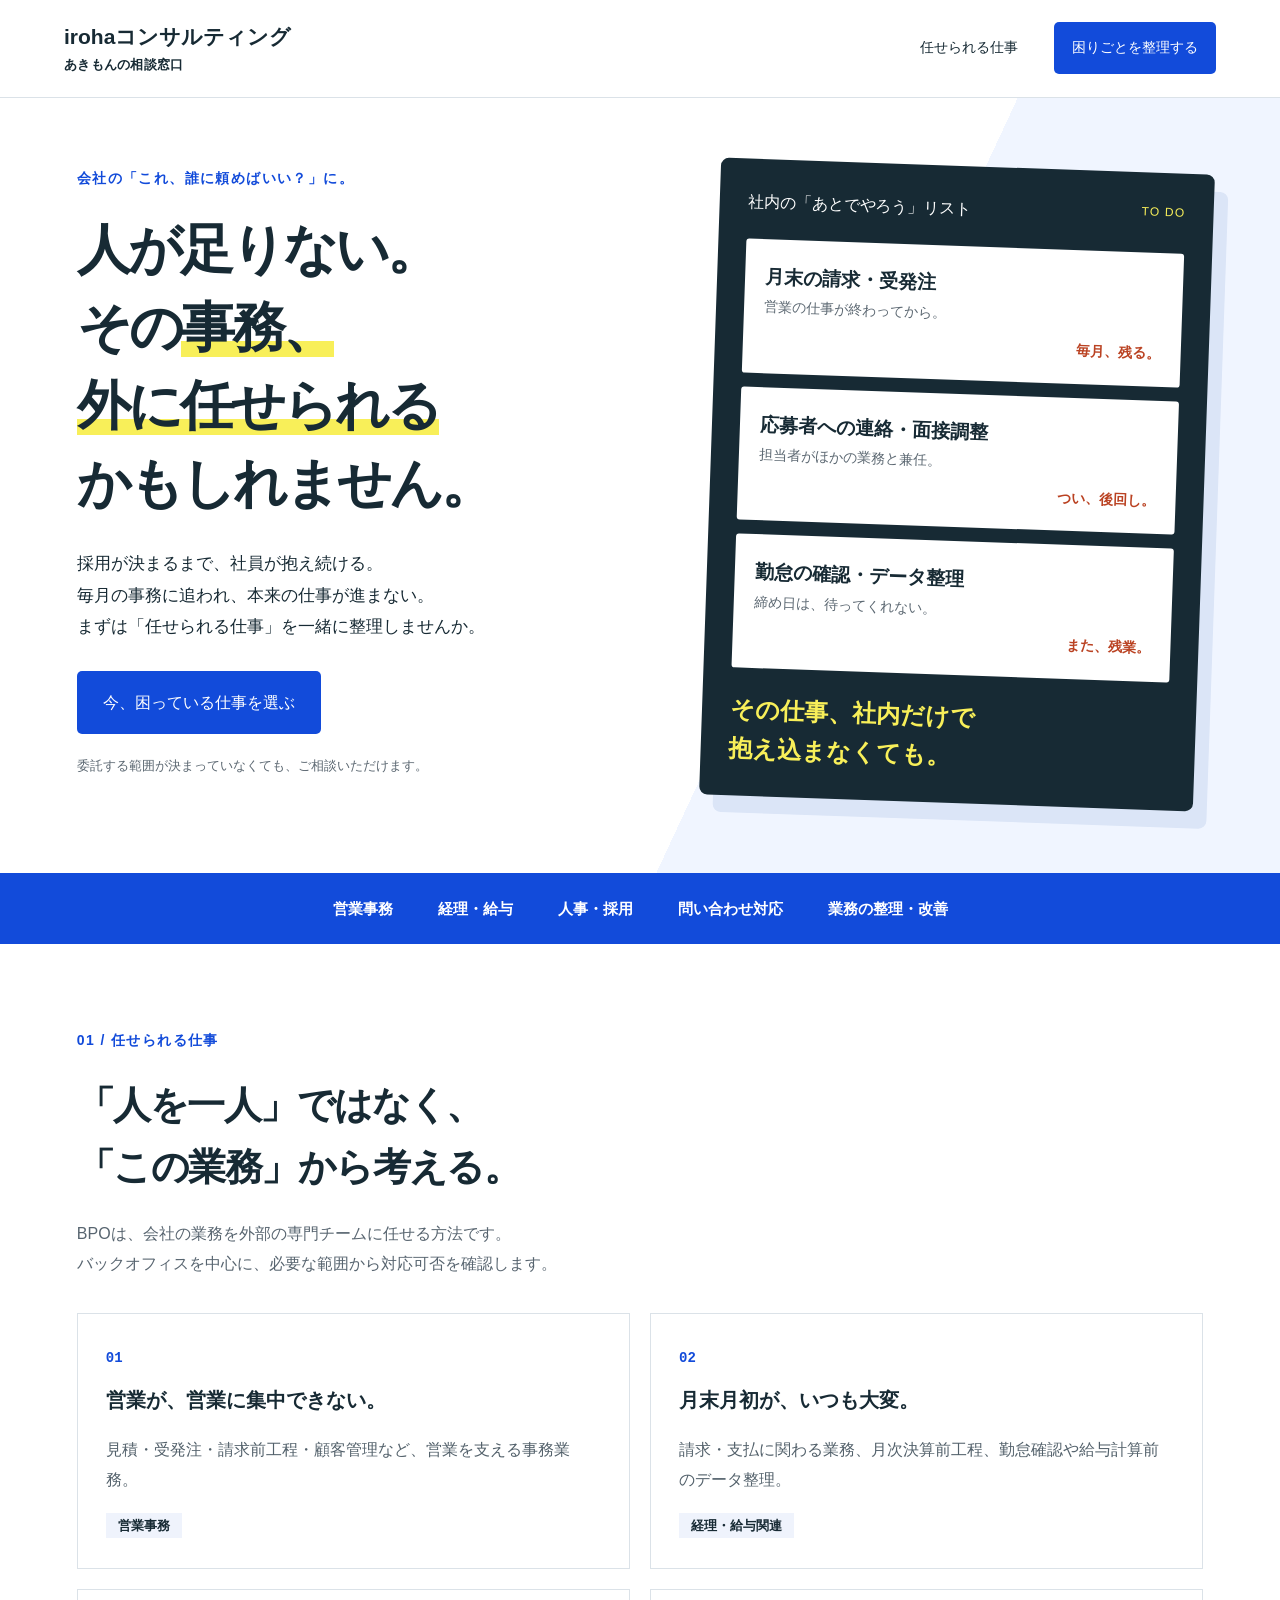
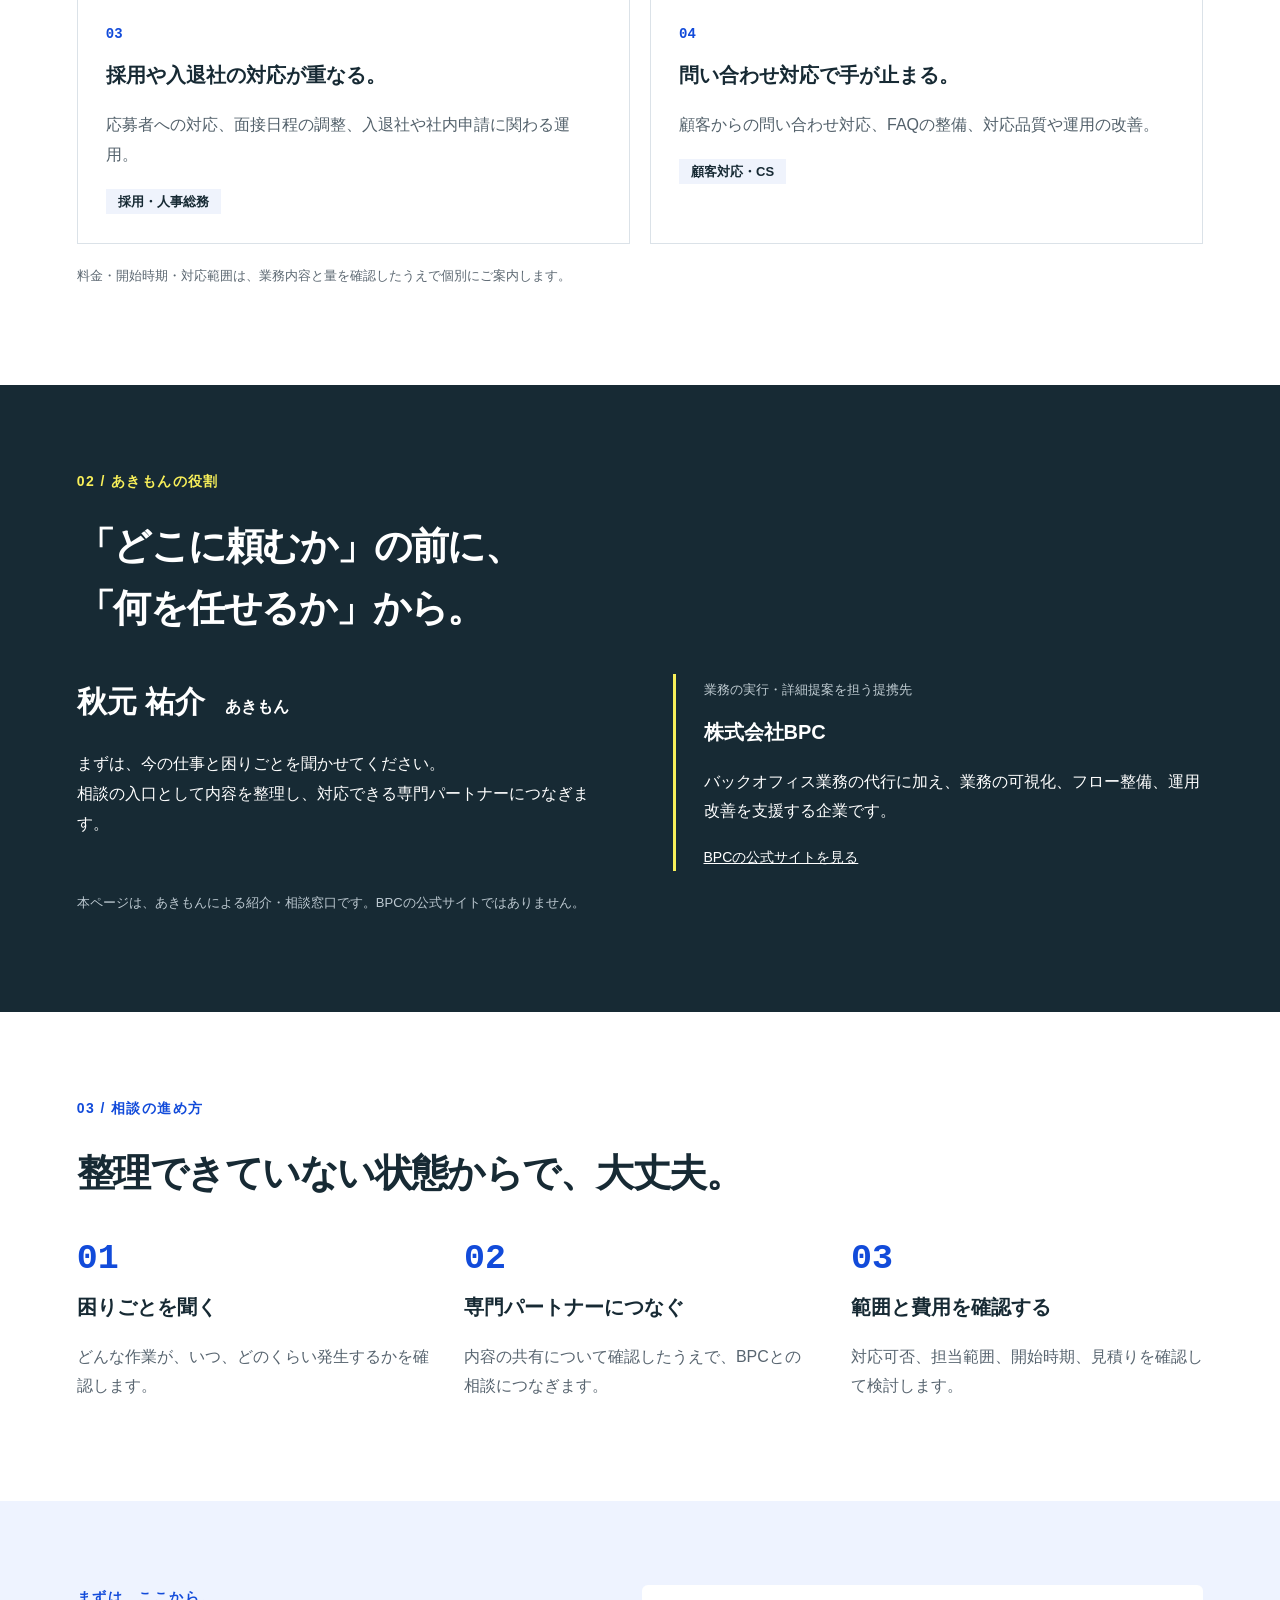
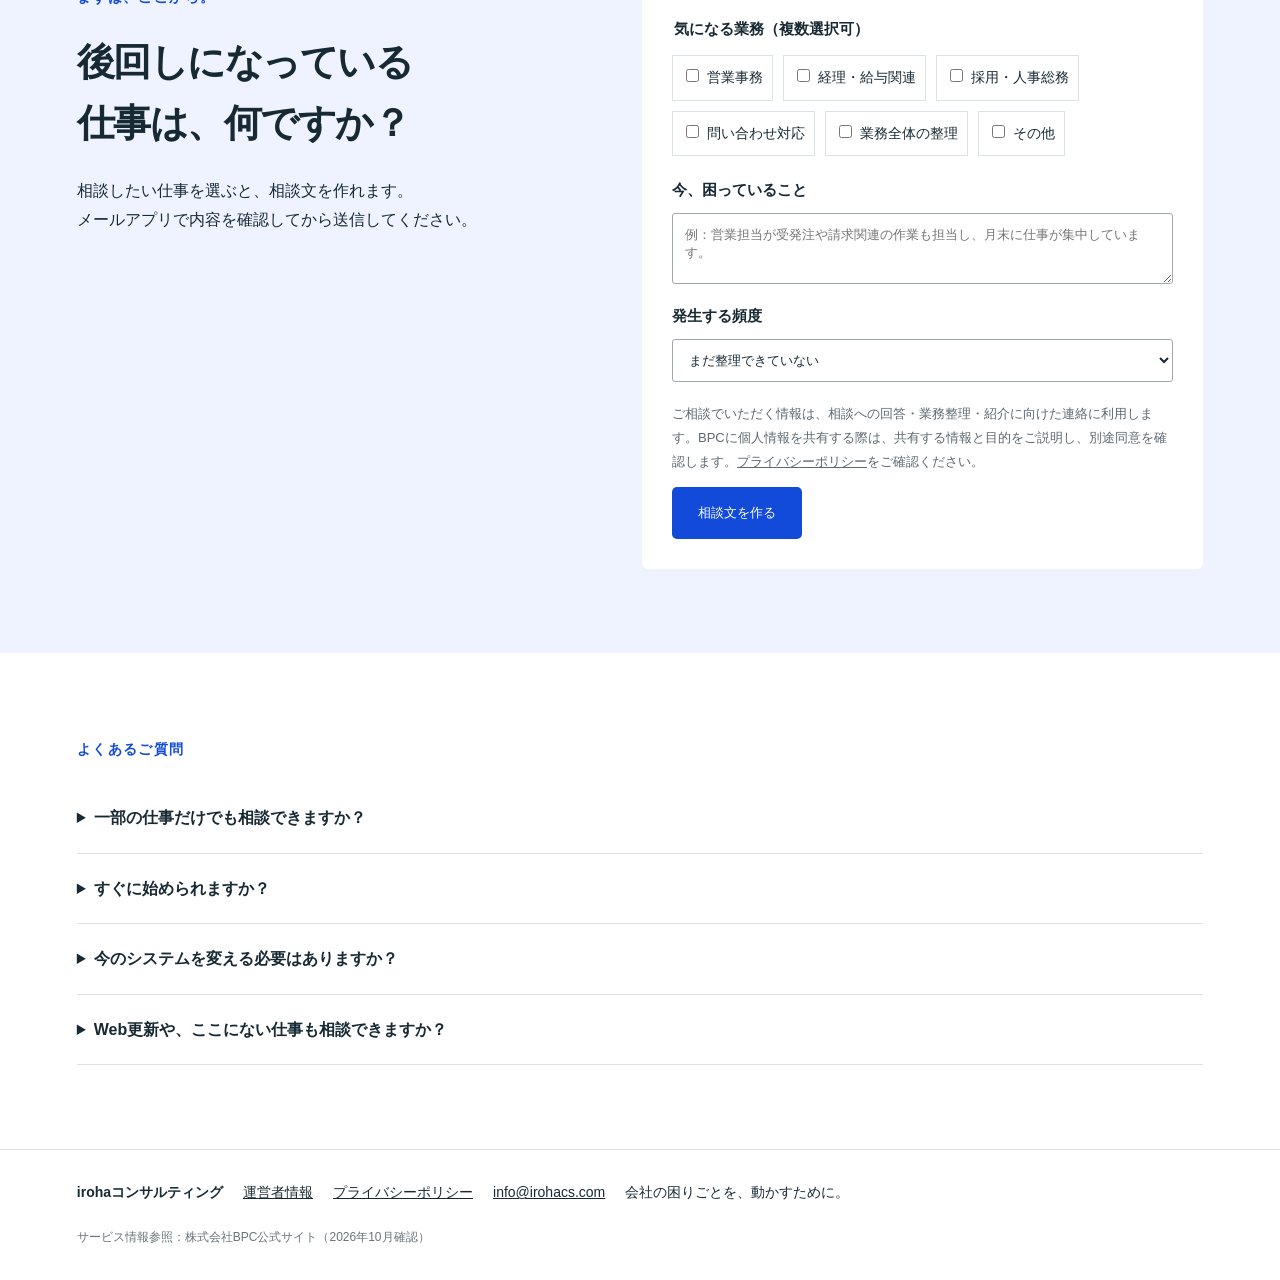
==== commit bd4ef22c: "Add files via upload" ====
--- a/index.html
+++ b/index.html
@@ -1,185 +1,17 @@
-<!doctype html>
-<html lang="ja">
-<head>
-  <meta charset="utf-8">
-  <meta name="viewport" content="width=device-width, initial-scale=1">
-  <title>iroha コンサルティング | BPO・業務支援</title>
-  <script async src="https://www.googletagmanager.com/gtag/js?id=G-Z2BENWMJ21"></script>
-  <script>
-    window.dataLayer = window.dataLayer || [];
-    function gtag(){dataLayer.push(arguments);}
-    gtag('js', new Date());
-
-    gtag('config', 'G-Z2BENWMJ21');
-  </script>
-  <link rel="stylesheet" href="./styles.css">
-</head>
-<body>
-  <main>
-    <section class="hero">
-      <div class="hero-crop">
-        <picture>
-          <source media="(max-width: 640px)" srcset="./assets/hero-mobile.png">
-          <img src="./assets/hero.png" alt="その業務、外に出すだけで会社は変わります。" class="hero-image">
-        </picture>
-        <a class="image-link hero-consult-link" href="https://docs.google.com/forms/d/e/1FAIpQLSevMAjlFMy6-Xub7ca19pXur5ndCJwO_fp4Ccaq9cmKFpgYRA/viewform" target="_blank" rel="noopener" aria-label="Googleフォームで無料相談する"></a>
-        <a class="image-link hero-download-link is-disabled" href="#" aria-label="サービス資料ダウンロードは準備中です"></a>
-      </div>
-    </section>
-
-    <section class="intro section-band">
-      <div class="section-inner">
-        <h1>私たちのBPOは、<span>単なる「作業の外注」</span>ではありません。</h1>
-        <p>業務を整理し、「残す業務」「外に出す業務」「効率化する業務」に分けて、最適な方法をご提案します。</p>
-
-        <div class="step-grid">
-          <article class="step-card">
-            <img src="./assets/step-01.png" alt="01 業務の可視化・整理">
-          </article>
-          <article class="step-card">
-            <img src="./assets/step-02.png" alt="02 最適な方法を設計">
-          </article>
-          <article class="step-card">
-            <img src="./assets/step-03.png" alt="03 BPO・改善を実行">
-          </article>
-        </div>
-      </div>
-    </section>
-
-    <section class="services" id="services">
-      <div class="section-inner services-layout">
-        <div class="services-main">
-          <h2>対応できる業務例</h2>
-          <div class="service-grid">
-            <article><span class="icon">▥</span><strong>データ入力・集計</strong></article>
-            <article><span class="icon">□</span><strong>受発注業務</strong></article>
-            <article><span class="icon">◇</span><strong>請求書・経理サポート</strong></article>
-            <article><span class="icon">◌</span><strong>カスタマーサポート</strong></article>
-            <article><span class="icon">⌕</span><strong>営業事務・アシスタント</strong></article>
-            <article><span class="icon">♙</span><strong>求人・採用サポート</strong></article>
-            <article><span class="icon">□</span><strong>スケジュール調整</strong></article>
-            <article><span class="icon">▤</span><strong>書類作成・管理</strong></article>
-            <article><span class="icon">…</span><strong>問い合わせ対応</strong></article>
-            <article><span class="icon">◉</span><strong>その他バックオフィス業務</strong></article>
-          </div>
-        </div>
-        <aside class="talk">
-          <div class="bubble">まずは小さく、<br>できるところから<br>始められます！</div>
-          <div class="talk-art" aria-hidden="true"></div>
-        </aside>
-      </div>
-    </section>
-
-    <section class="reasons" id="about">
-      <div class="section-inner">
-        <h2>irohaが選ばれる理由</h2>
-        <div class="reason-grid">
-          <article>
-            <span class="reason-icon">○</span>
-            <h3>相談しやすい</h3>
-            <p>話しやすく、フットワーク軽くすぐに動きます。</p>
-            <small>POINT 01</small>
-          </article>
-          <article>
-            <span class="reason-icon">◇</span>
-            <h3>課題を整理する力</h3>
-            <p>本当に解決すべきことを一緒に見つけます。</p>
-            <small>POINT 02</small>
-          </article>
-          <article>
-            <span class="reason-icon">↗</span>
-            <h3>柔軟な提案力</h3>
-            <p>BPOだけでなく、効率化や改善までご提案します。</p>
-            <small>POINT 03</small>
-          </article>
-          <article>
-            <span class="reason-icon">◎</span>
-            <h3>信頼できるパートナー網</h3>
-            <p>各分野のプロとチームを組み、質の高いサポートを提供。</p>
-            <small>POINT 04</small>
-          </article>
-        </div>
-      </div>
-    </section>
-
-    <section class="other-services" id="other">
-      <div class="section-inner">
-        <h2>その他こんなこともやっています</h2>
-        <p class="other-lead">BPOだけでなく、事業を前に進めるための制作・発信・AI活用までまとめてご相談いただけます。</p>
-        <div class="other-grid">
-          <article>
-            <span class="other-icon">▣</span>
-            <h3>HP・LP制作</h3>
-            <p>サービスの魅力が伝わる構成から、公開後の改善まで支援します。</p>
-          </article>
-          <article>
-            <span class="other-icon">▤</span>
-            <h3>資料作成</h3>
-            <p>営業資料、提案書、説明資料などを見やすく整えます。</p>
-          </article>
-          <article>
-            <span class="other-icon">▷</span>
-            <h3>動画作成</h3>
-            <p>SNSや広告、採用、サービス紹介に使える動画を制作します。</p>
-          </article>
-          <article>
-            <span class="other-icon">◉</span>
-            <h3>広告配信</h3>
-            <p>目的に合わせた広告設計から配信、改善まで伴走します。</p>
-          </article>
-          <article>
-            <span class="other-icon">AI</span>
-            <h3>AI活用研修</h3>
-            <p>日々の業務にAIを取り入れるための実践的な研修を行います。</p>
-          </article>
-        </div>
-      </div>
-    </section>
-
-    <section class="bottom-cta" id="contact">
-      <div class="section-inner">
-        <div class="cta-panel">
-          <picture>
-            <source media="(max-width: 640px)" srcset="./assets/cta-mobile.png">
-            <img src="./assets/cta.png" alt="人手不足の悩み、まずはお気軽にご相談ください。">
-          </picture>
-          <a class="image-link cta-consult-link" href="https://docs.google.com/forms/d/e/1FAIpQLSevMAjlFMy6-Xub7ca19pXur5ndCJwO_fp4Ccaq9cmKFpgYRA/viewform" target="_blank" rel="noopener" aria-label="Googleフォームで無料相談する"></a>
-          <a class="image-link cta-line-link is-disabled" href="#" aria-label="LINE公式アカウントは準備中です"></a>
-        </div>
-      </div>
-    </section>
-  </main>
-
-  <footer class="site-footer">
-    <div class="section-inner footer-grid">
-      <div>
-        <a class="footer-brand" href="./index.html">iroha <span>コンサルティング</span></a>
-        <p>BPO・業務改善・制作支援を通じて、事業者さまの「手が回らない」を一緒に整理します。</p>
-      </div>
-      <dl class="company-list">
-        <div>
-          <dt>運営</dt>
-          <dd>iroha コンサルティング</dd>
-        </div>
-        <div>
-          <dt>所在地</dt>
-          <dd>東京都大田区/栃木県小山市</dd>
-        </div>
-        <div>
-          <dt>連絡先</dt>
-          <dd><a href="mailto:info@irohacs.com">info@irohacs.com</a></dd>
-        </div>
-        <div>
-          <dt>事業内容</dt>
-          <dd>BPO支援、業務改善、HP・LP制作、資料作成、動画作成、広告配信、AI活用研修</dd>
-        </div>
-      </dl>
-      <nav class="footer-links" aria-label="フッターナビゲーション">
-        <a href="./privacy.html">プライバシーポリシー</a>
-        <a href="#contact">お問い合わせ</a>
-      </nav>
-    </div>
-    <p class="copyright">© iroha Consulting. All Rights Reserved.</p>
-  </footer>
-</body>
-</html>
+<!doctype html><html lang="ja"><head><!-- Google tag (gtag.js) -->
+<script async src="https://www.googletagmanager.com/gtag/js?id=G-Z2BENWMJ21"></script>
+<script>
+window.dataLayer = window.dataLayer || [];
+function gtag(){dataLayer.push(arguments);}
+gtag('js', new Date());
+gtag('config', 'G-Z2BENWMJ21');
+</script>
+<meta charset="utf-8"><meta name="viewport" content="width=device-width,initial-scale=1"><title>その事務、外に任せられるかも。｜irohaコンサルティング</title><meta name="description" content="採用が決まらない。事務が回らない。バックオフィスの困りごとをあきもんが伺い、BPOの専門パートナーにつなぎます。"><link rel="icon" href="favicon.svg"><link rel="stylesheet" href="style.css"><link rel="canonical" href="https://irohacs.com/bpo/"></head><body>
+<header><a class="brand" href="#">irohaコンサルティング<span>あきもんの相談窓口</span></a><a class="nav" href="#services">任せられる仕事</a><a class="button small" href="#consult">困りごとを整理する</a></header>
+<main><section class="hero"><div class="hero-copy"><p class="eyebrow">会社の「これ、誰に頼めばいい？」に。</p><h1>人が足りない。<br>その<span class="marker">事務、</span><br><span class="marker">外に任せられる</span><br>かもしれません。</h1><p class="lead">採用が決まるまで、社員が抱え続ける。<br>毎月の事務に追われ、本来の仕事が進まない。<br>まずは「任せられる仕事」を一緒に整理しませんか。</p><a class="button" href="#consult">今、困っている仕事を選ぶ</a><p class="note">委託する範囲が決まっていなくても、ご相談いただけます。</p></div><aside class="board"><div class="board-head">社内の「あとでやろう」リスト<span>TO DO</span></div><div class="task"><b>月末の請求・受発注</b><span>営業の仕事が終わってから。</span><em>毎月、残る。</em></div><div class="task"><b>応募者への連絡・面接調整</b><span>担当者がほかの業務と兼任。</span><em>つい、後回し。</em></div><div class="task"><b>勤怠の確認・データ整理</b><span>締め日は、待ってくれない。</span><em>また、残業。</em></div><div class="board-bottom">その仕事、社内だけで<br>抱え込まなくても。</div></aside></section>
+<div class="strip"><span>営業事務</span><span>経理・給与</span><span>人事・採用</span><span>問い合わせ対応</span><span>業務の整理・改善</span></div>
+<section id="services"><p class="eyebrow">01 / 任せられる仕事</p><h2>「人を一人」ではなく、<br>「この業務」から考える。</h2><p class="intro">BPOは、会社の業務を外部の専門チームに任せる方法です。<br>バックオフィスを中心に、必要な範囲から対応可否を確認します。</p><div class="grid"><article><span class="num">01</span><h3>営業が、営業に集中できない。</h3><p>見積・受発注・請求前工程・顧客管理など、営業を支える事務業務。</p><span class="tag">営業事務</span></article><article><span class="num">02</span><h3>月末月初が、いつも大変。</h3><p>請求・支払に関わる業務、月次決算前工程、勤怠確認や給与計算前のデータ整理。</p><span class="tag">経理・給与関連</span></article><article><span class="num">03</span><h3>採用や入退社の対応が重なる。</h3><p>応募者への対応、面接日程の調整、入退社や社内申請に関わる運用。</p><span class="tag">採用・人事総務</span></article><article><span class="num">04</span><h3>問い合わせ対応で手が止まる。</h3><p>顧客からの問い合わせ対応、FAQの整備、対応品質や運用の改善。</p><span class="tag">顧客対応・CS</span></article></div><p class="note">料金・開始時期・対応範囲は、業務内容と量を確認したうえで個別にご案内します。</p></section>
+<section class="dark"><p class="eyebrow">02 / あきもんの役割</p><h2>「どこに頼むか」の前に、<br>「何を任せるか」から。</h2><div class="role"><div><p class="name">秋元 祐介 <span>あきもん</span></p><p>まずは、今の仕事と困りごとを聞かせてください。<br>相談の入口として内容を整理し、対応できる専門パートナーにつなぎます。</p></div><div class="partner"><span>業務の実行・詳細提案を担う提携先</span><h3>株式会社BPC</h3><p>バックオフィス業務の代行に加え、業務の可視化、フロー整備、運用改善を支援する企業です。</p><a href="https://bpc-bpo.co.jp/" target="_blank" rel="noopener">BPCの公式サイトを見る</a></div></div><p class="note">本ページは、あきもんによる紹介・相談窓口です。BPCの公式サイトではありません。</p></section>
+<section><p class="eyebrow">03 / 相談の進め方</p><h2>整理できていない状態からで、大丈夫。</h2><div class="steps"><div><b>01</b><h3>困りごとを聞く</h3><p>どんな作業が、いつ、どのくらい発生するかを確認します。</p></div><div><b>02</b><h3>専門パートナーにつなぐ</h3><p>内容の共有について確認したうえで、BPCとの相談につなぎます。</p></div><div><b>03</b><h3>範囲と費用を確認する</h3><p>対応可否、担当範囲、開始時期、見積りを確認して検討します。</p></div></div></section>
+<section id="consult" class="consult"><div><p class="eyebrow">まずは、ここから。</p><h2>後回しになっている<br>仕事は、何ですか？</h2><p>相談したい仕事を選ぶと、相談文を作れます。<br>メールアプリで内容を確認してから送信してください。</p></div><form id="brief"><fieldset><legend>気になる業務（複数選択可）</legend><div class="choices"><label><input type="checkbox" value="営業事務">営業事務</label><label><input type="checkbox" value="経理・給与関連">経理・給与関連</label><label><input type="checkbox" value="採用・人事総務">採用・人事総務</label><label><input type="checkbox" value="問い合わせ対応">問い合わせ対応</label><label><input type="checkbox" value="業務全体の整理">業務全体の整理</label><label><input type="checkbox" value="その他">その他</label></div></fieldset><label class="field">今、困っていること<textarea id="problem" placeholder="例：営業担当が受発注や請求関連の作業も担当し、月末に仕事が集中しています。" rows="3"></textarea></label><label class="field">発生する頻度<select id="frequency"><option>まだ整理できていない</option>毎日</option><option>毎週</option><option>毎月</option><option>繁忙期・特定の時期</option><option>単発</option></select></label><p class="note">ご相談でいただく情報は、相談への回答・業務整理・紹介に向けた連絡に利用します。BPCに個人情報を共有する際は、共有する情報と目的をご説明し、別途同意を確認します。<a href="privacy.html">プライバシーポリシー</a>をご確認ください。</p><button class="button" type="submit">相談文を作る</button><div id="result" hidden><label class="field">作成した相談文<textarea id="output" rows="7" readonly></textarea></label><button id="email" class="button" type="button">メールアプリで相談する</button> <button type="button" id="copy" class="copy">相談文をコピー</button><p id="status" role="status">メールの宛先は info@irohacs.com です。ボタンでは送信は完了しません。アプリが開かない場合は、相談文をコピーしてメールでお送りください。</p></div></form></section>
+<section class="faq"><p class="eyebrow">よくあるご質問</p><details><summary>一部の仕事だけでも相談できますか？</summary><p>BPCは一部業務からの相談に対応しています。具体的な業務と量を伺い、対応可能な範囲を確認します。</p></details><details><summary>すぐに始められますか？</summary><p>開始時期は業務内容や体制によって異なります。希望日を伺い、対応可否を確認します。</p></details><details><summary>今のシステムを変える必要はありますか？</summary><p>既存のシステムやExcel運用を確認し、実施できる範囲を検討します。</p></details><details><summary>Web更新や、ここにない仕事も相談できますか？</summary><p>作業内容と量をお聞かせください。あきもんが対応できる方法や相談先を個別に確認します。</p></details></section></main><footer><b>irohaコンサルティング</b><a href="operator.html">運営者情報</a><a href="privacy.html">プライバシーポリシー</a><a href="mailto:info@irohacs.com">info@irohacs.com</a><span>会社の困りごとを、動かすために。</span><small>サービス情報参照：株式会社BPC公式サイト（2026年10月確認）</small></footer><script src="app.js"></script></body></html>
--- a/style.css
+++ b/style.css
@@ -0,0 +1,3 @@
+:root{--ink:#172a34;--blue:#124bda;--yellow:#f8ef59;--line:#dbe2e8}*{box-sizing:border-box}html{scroll-behavior:smooth;scroll-padding-top:100px}body{margin:0;color:var(--ink);background:#fff;font-family:"Noto Sans JP","Yu Gothic",Meiryo,sans-serif;line-height:1.85}a{color:inherit}header{display:flex;align-items:center;gap:36px;padding:22px 5%;border-bottom:1px solid var(--line);background:#fff}.brand{text-decoration:none;font-size:21px;font-weight:900;line-height:1.4;margin-right:auto}.brand span{display:block;font-size:11px;letter-spacing:.18em;margin-top:5px}.nav{font-size:14px;text-decoration:none}.button{display:inline-flex;justify-content:center;align-items:center;background:var(--blue);color:#fff;border:0;border-radius:5px;padding:17px 26px;text-decoration:none;font:700 16px/1.6 inherit;cursor:pointer;min-height:52px}.button.small{font-size:14px;padding:11px 18px}.button:hover{background:#0d36a0}section{padding:84px max(6%,calc((100vw - 1180px)/2))}.hero{display:grid;grid-template-columns:1.15fr 1fr;gap:65px;padding-top:68px;padding-bottom:70px;background:linear-gradient(115deg,#fff 62%,#f0f5ff 62%)}.eyebrow{font-weight:700;font-size:14px;letter-spacing:.1em;color:var(--blue);margin:0 0 20px}h1{font-size:clamp(36px,4.2vw,62px);line-height:1.45;letter-spacing:-.055em;margin:0 0 25px;font-weight:900}.marker{background:linear-gradient(transparent 73%,var(--yellow) 73%)}.lead{font-size:17px;margin-bottom:28px}.note{font-size:13px;color:#5c6872;margin-top:20px}.board{align-self:center;background:var(--ink);padding:28px;transform:rotate(2deg);box-shadow:14px 17px 0 #dbe5f7;border-radius:8px;color:#fff}.board-head{display:flex;justify-content:space-between;font-size:16px;margin-bottom:22px}.board-head span{color:var(--yellow);font-size:12px;letter-spacing:.1em}.task{color:var(--ink);background:#fff;margin-top:14px;padding:20px;border-radius:3px;position:relative}.task b{display:block;font-size:19px}.task span{display:block;font-size:14px;color:#5c6872}.task em{display:block;text-align:right;font-size:14px;color:#ba4222;font-style:normal;font-weight:700;margin-top:7px}.board-bottom{font-size:24px;line-height:1.6;font-weight:800;padding-top:23px;color:var(--yellow)}.strip{display:flex;justify-content:center;flex-wrap:wrap;gap:15px 45px;background:var(--blue);color:#fff;padding:22px;font-weight:700;font-size:15px}h2{font-size:clamp(27px,3vw,42px);line-height:1.6;letter-spacing:-.04em;margin:0 0 22px}.intro{color:#586570;margin-bottom:35px}.grid{display:grid;grid-template-columns:repeat(2,1fr);gap:20px}.grid article{border:1px solid var(--line);padding:28px;position:relative}.num{font:700 14px monospace;color:var(--blue)}h3{font-size:20px;margin:10px 0}.grid p{font-size:16px;color:#53616b}.tag{font-size:13px;font-weight:700;background:#eff3fc;padding:5px 12px}.dark{background:var(--ink);color:#fff}.dark .eyebrow{color:var(--yellow)}.role{display:grid;grid-template-columns:1fr 1fr;gap:65px;margin-top:36px}.name{font-size:30px;font-weight:800;margin:0 0 20px}.name span{font-size:16px;margin-left:12px}.partner{border-left:3px solid var(--yellow);padding-left:28px}.partner>span{font-size:13px;color:#c0ccd2}.partner a{font-size:14px}.dark .note{color:#bdc9d1}.steps{display:grid;grid-template-columns:repeat(3,1fr);gap:35px;margin-top:35px}.steps b{font:700 35px monospace;color:var(--blue)}.steps p{color:#586570}.consult{background:#eef3ff;display:grid;grid-template-columns:1fr 1.1fr;gap:55px}.consult form{background:#fff;padding:30px;border-radius:6px}fieldset{border:0;padding:0;margin:0 0 20px}legend,.field{font-size:15px;font-weight:700}.choices{display:flex;flex-wrap:wrap;gap:10px;margin-top:12px}.choices label{border:1px solid var(--line);padding:9px;font-size:14px;cursor:pointer}.choices label:has(input:checked){background:#edf2ff;border-color:var(--blue)}input{accent-color:var(--blue);margin-right:8px}.field{display:block;margin:18px 0}textarea,select{display:block;width:100%;padding:12px;border:1px solid #9daab4;border-radius:3px;margin-top:9px;background:#fff;color:var(--ink);font:400 16px/1.7 inherit}textarea{resize:vertical}#result{border-top:1px solid var(--line);margin-top:25px}.copy{padding:10px 20px;background:#fff;border:1px solid var(--blue);color:var(--blue);font-size:15px;cursor:pointer}#status{font-size:13px}.faq details{padding:20px 0;border-bottom:1px solid var(--line)}summary{font-weight:700;cursor:pointer}details p{color:#566570}footer{padding:30px 6%;display:flex;gap:20px;flex-wrap:wrap;border-top:1px solid var(--line);font-size:14px}footer small{width:100%;font-size:12px;color:#68757c}:focus-visible{outline:3px solid #ed982e;outline-offset:4px}@media(max-width:800px){header{padding:16px 5%;gap:10px}.brand{font-size:17px}.nav{display:none}.button.small{font-size:12px;padding:9px}.hero{grid-template-columns:1fr;gap:36px;background:#fff;padding-top:40px}section{padding:55px 6%}h1{font-size:38px}.board{transform:none;margin:0 6px 8px 0}.grid,.role,.consult{grid-template-columns:1fr;gap:24px}.steps{grid-template-columns:1fr;gap:10px}.steps>div{border-top:1px solid var(--line);padding-top:18px}.consult form{padding:22px}.strip{gap:10px 20px;font-size:13px}h2{font-size:29px}}@media(prefers-reduced-motion:reduce){html{scroll-behavior:auto}}
+
+.legal{max-width:960px;margin:0 auto;padding:65px 6%;overflow-wrap:anywhere}.legal h1{font-size:clamp(27px,4vw,42px)}.legal h2{font-size:23px;margin:32px 0 12px}.legal dl{margin:30px 0}.legal dt{font-weight:700;border-top:1px solid var(--line);padding-top:20px}.legal dd{margin:6px 0 20px}.legal li{margin-bottom:8px}.brand span{font-size:13px;letter-spacing:.02em}#email{margin:0 0 12px}footer a{overflow-wrap:anywhere}
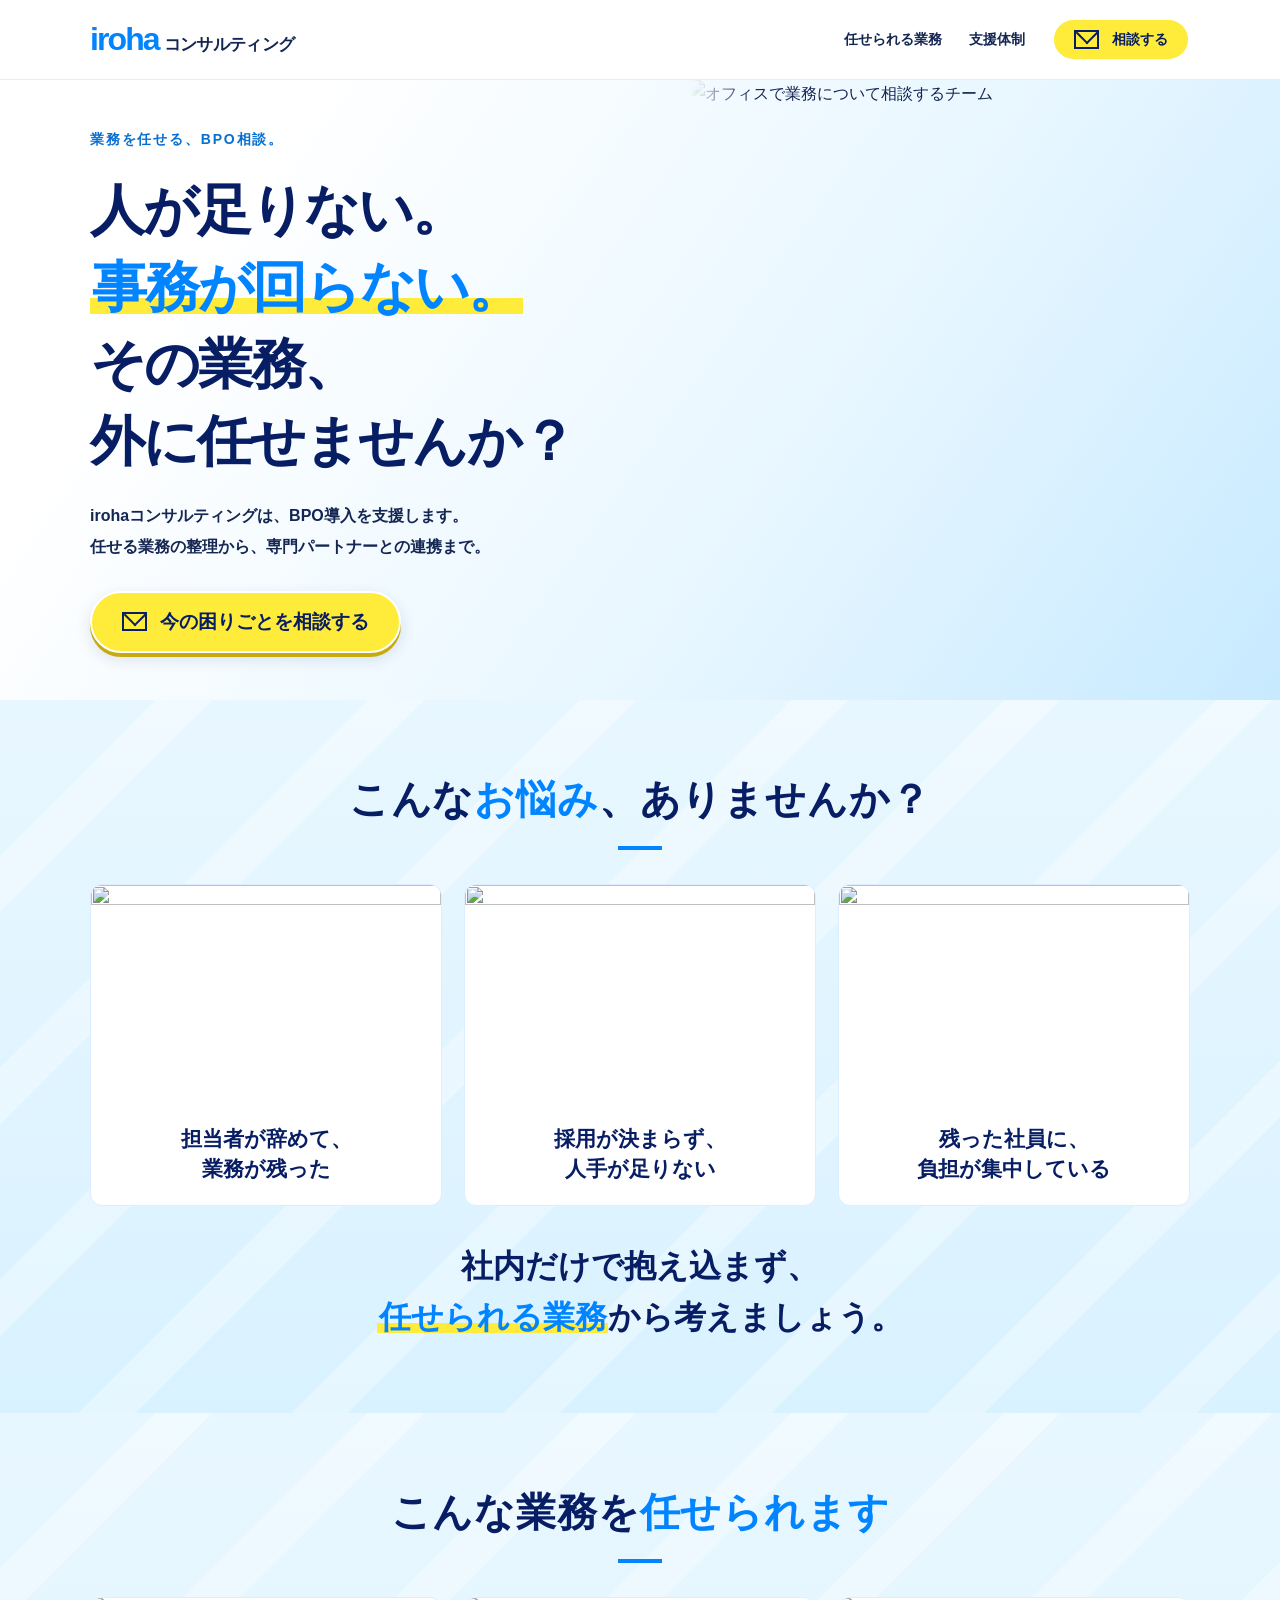
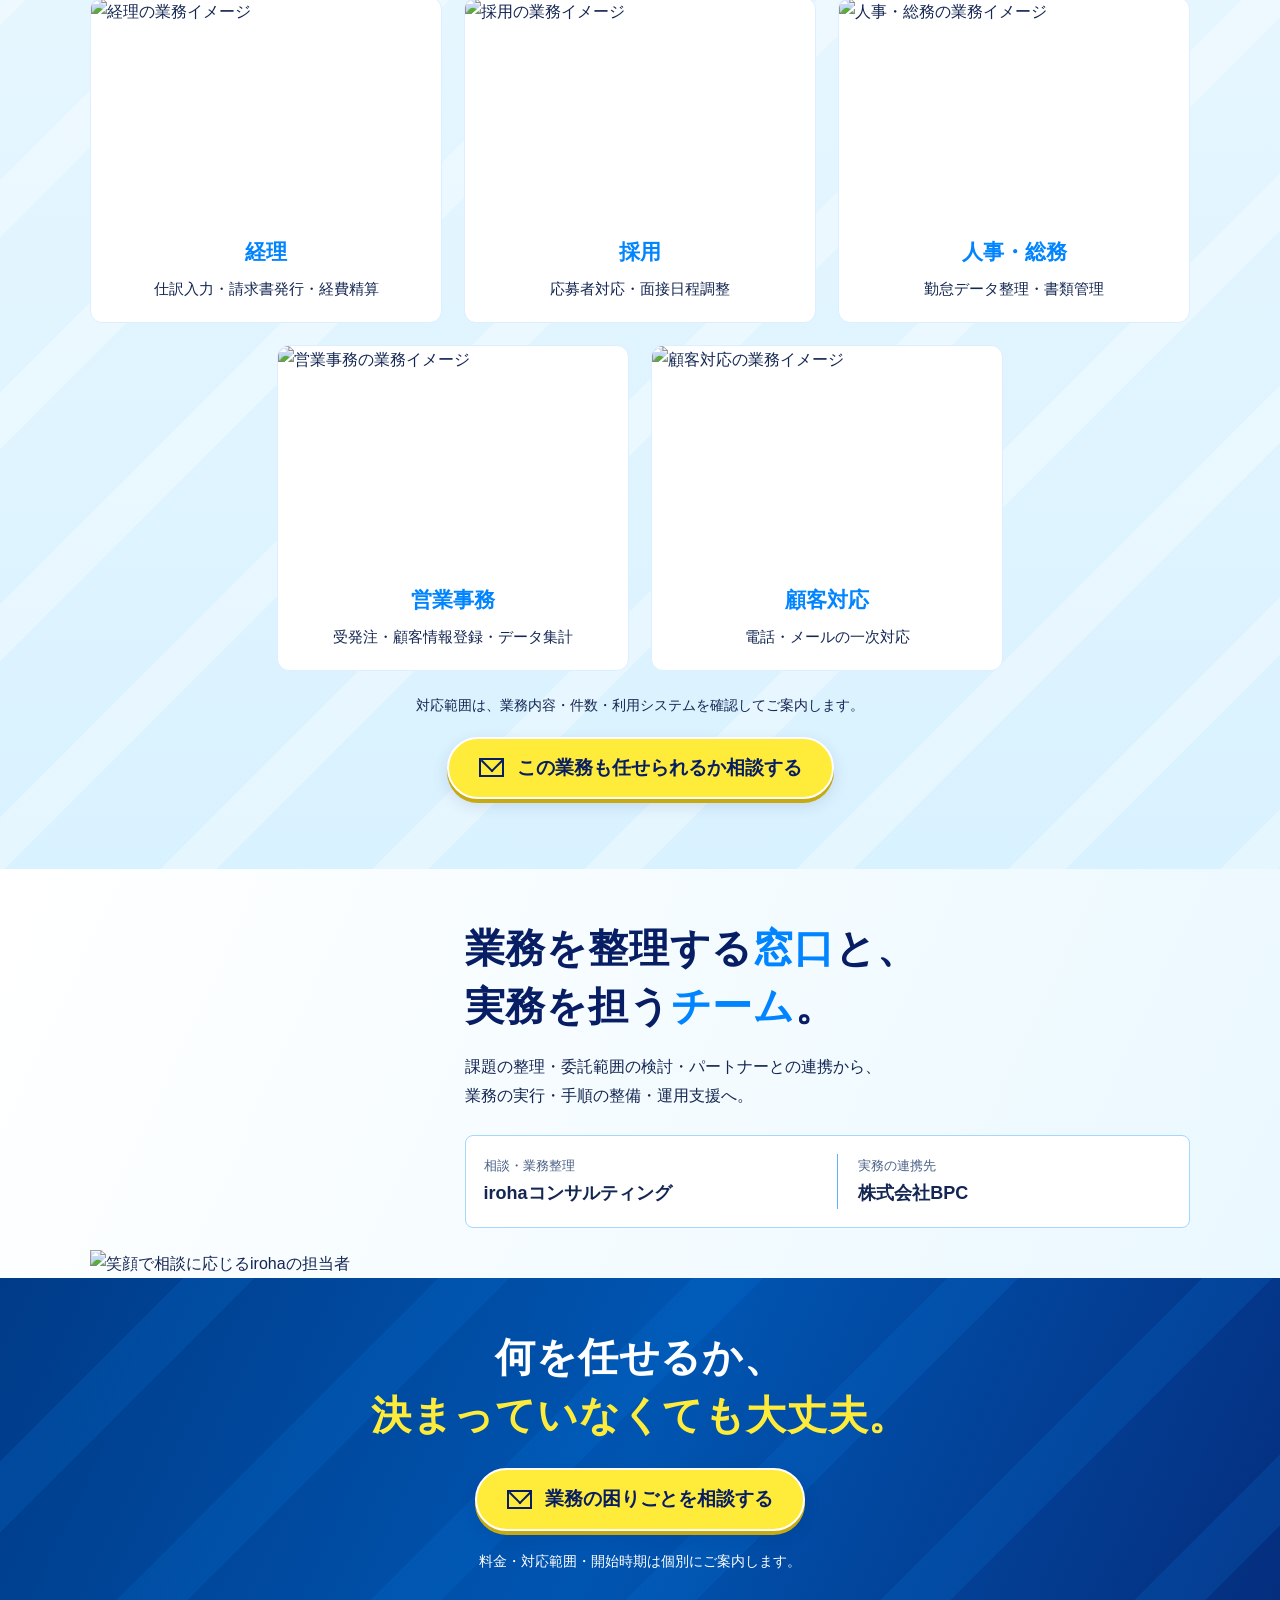
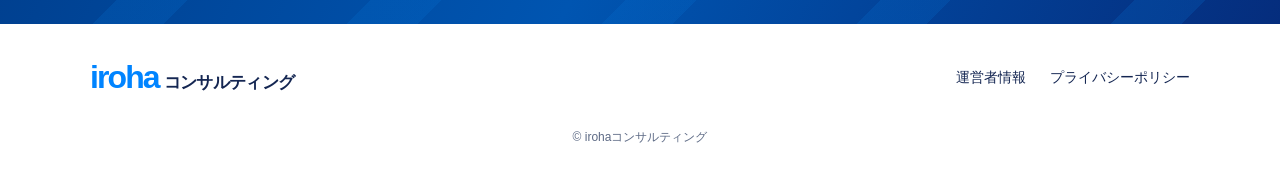
==== commit df8559ae: "Add files via upload" ====
--- a/index.html
+++ b/index.html
@@ -1,17 +1 @@
-<!doctype html><html lang="ja"><head><!-- Google tag (gtag.js) -->
-<script async src="https://www.googletagmanager.com/gtag/js?id=G-Z2BENWMJ21"></script>
-<script>
-window.dataLayer = window.dataLayer || [];
-function gtag(){dataLayer.push(arguments);}
-gtag('js', new Date());
-gtag('config', 'G-Z2BENWMJ21');
-</script>
-<meta charset="utf-8"><meta name="viewport" content="width=device-width,initial-scale=1"><title>その事務、外に任せられるかも。｜irohaコンサルティング</title><meta name="description" content="採用が決まらない。事務が回らない。バックオフィスの困りごとをあきもんが伺い、BPOの専門パートナーにつなぎます。"><link rel="icon" href="favicon.svg"><link rel="stylesheet" href="style.css"><link rel="canonical" href="https://irohacs.com/bpo/"></head><body>
-<header><a class="brand" href="#">irohaコンサルティング<span>あきもんの相談窓口</span></a><a class="nav" href="#services">任せられる仕事</a><a class="button small" href="#consult">困りごとを整理する</a></header>
-<main><section class="hero"><div class="hero-copy"><p class="eyebrow">会社の「これ、誰に頼めばいい？」に。</p><h1>人が足りない。<br>その<span class="marker">事務、</span><br><span class="marker">外に任せられる</span><br>かもしれません。</h1><p class="lead">採用が決まるまで、社員が抱え続ける。<br>毎月の事務に追われ、本来の仕事が進まない。<br>まずは「任せられる仕事」を一緒に整理しませんか。</p><a class="button" href="#consult">今、困っている仕事を選ぶ</a><p class="note">委託する範囲が決まっていなくても、ご相談いただけます。</p></div><aside class="board"><div class="board-head">社内の「あとでやろう」リスト<span>TO DO</span></div><div class="task"><b>月末の請求・受発注</b><span>営業の仕事が終わってから。</span><em>毎月、残る。</em></div><div class="task"><b>応募者への連絡・面接調整</b><span>担当者がほかの業務と兼任。</span><em>つい、後回し。</em></div><div class="task"><b>勤怠の確認・データ整理</b><span>締め日は、待ってくれない。</span><em>また、残業。</em></div><div class="board-bottom">その仕事、社内だけで<br>抱え込まなくても。</div></aside></section>
-<div class="strip"><span>営業事務</span><span>経理・給与</span><span>人事・採用</span><span>問い合わせ対応</span><span>業務の整理・改善</span></div>
-<section id="services"><p class="eyebrow">01 / 任せられる仕事</p><h2>「人を一人」ではなく、<br>「この業務」から考える。</h2><p class="intro">BPOは、会社の業務を外部の専門チームに任せる方法です。<br>バックオフィスを中心に、必要な範囲から対応可否を確認します。</p><div class="grid"><article><span class="num">01</span><h3>営業が、営業に集中できない。</h3><p>見積・受発注・請求前工程・顧客管理など、営業を支える事務業務。</p><span class="tag">営業事務</span></article><article><span class="num">02</span><h3>月末月初が、いつも大変。</h3><p>請求・支払に関わる業務、月次決算前工程、勤怠確認や給与計算前のデータ整理。</p><span class="tag">経理・給与関連</span></article><article><span class="num">03</span><h3>採用や入退社の対応が重なる。</h3><p>応募者への対応、面接日程の調整、入退社や社内申請に関わる運用。</p><span class="tag">採用・人事総務</span></article><article><span class="num">04</span><h3>問い合わせ対応で手が止まる。</h3><p>顧客からの問い合わせ対応、FAQの整備、対応品質や運用の改善。</p><span class="tag">顧客対応・CS</span></article></div><p class="note">料金・開始時期・対応範囲は、業務内容と量を確認したうえで個別にご案内します。</p></section>
-<section class="dark"><p class="eyebrow">02 / あきもんの役割</p><h2>「どこに頼むか」の前に、<br>「何を任せるか」から。</h2><div class="role"><div><p class="name">秋元 祐介 <span>あきもん</span></p><p>まずは、今の仕事と困りごとを聞かせてください。<br>相談の入口として内容を整理し、対応できる専門パートナーにつなぎます。</p></div><div class="partner"><span>業務の実行・詳細提案を担う提携先</span><h3>株式会社BPC</h3><p>バックオフィス業務の代行に加え、業務の可視化、フロー整備、運用改善を支援する企業です。</p><a href="https://bpc-bpo.co.jp/" target="_blank" rel="noopener">BPCの公式サイトを見る</a></div></div><p class="note">本ページは、あきもんによる紹介・相談窓口です。BPCの公式サイトではありません。</p></section>
-<section><p class="eyebrow">03 / 相談の進め方</p><h2>整理できていない状態からで、大丈夫。</h2><div class="steps"><div><b>01</b><h3>困りごとを聞く</h3><p>どんな作業が、いつ、どのくらい発生するかを確認します。</p></div><div><b>02</b><h3>専門パートナーにつなぐ</h3><p>内容の共有について確認したうえで、BPCとの相談につなぎます。</p></div><div><b>03</b><h3>範囲と費用を確認する</h3><p>対応可否、担当範囲、開始時期、見積りを確認して検討します。</p></div></div></section>
-<section id="consult" class="consult"><div><p class="eyebrow">まずは、ここから。</p><h2>後回しになっている<br>仕事は、何ですか？</h2><p>相談したい仕事を選ぶと、相談文を作れます。<br>メールアプリで内容を確認してから送信してください。</p></div><form id="brief"><fieldset><legend>気になる業務（複数選択可）</legend><div class="choices"><label><input type="checkbox" value="営業事務">営業事務</label><label><input type="checkbox" value="経理・給与関連">経理・給与関連</label><label><input type="checkbox" value="採用・人事総務">採用・人事総務</label><label><input type="checkbox" value="問い合わせ対応">問い合わせ対応</label><label><input type="checkbox" value="業務全体の整理">業務全体の整理</label><label><input type="checkbox" value="その他">その他</label></div></fieldset><label class="field">今、困っていること<textarea id="problem" placeholder="例：営業担当が受発注や請求関連の作業も担当し、月末に仕事が集中しています。" rows="3"></textarea></label><label class="field">発生する頻度<select id="frequency"><option>まだ整理できていない</option>毎日</option><option>毎週</option><option>毎月</option><option>繁忙期・特定の時期</option><option>単発</option></select></label><p class="note">ご相談でいただく情報は、相談への回答・業務整理・紹介に向けた連絡に利用します。BPCに個人情報を共有する際は、共有する情報と目的をご説明し、別途同意を確認します。<a href="privacy.html">プライバシーポリシー</a>をご確認ください。</p><button class="button" type="submit">相談文を作る</button><div id="result" hidden><label class="field">作成した相談文<textarea id="output" rows="7" readonly></textarea></label><button id="email" class="button" type="button">メールアプリで相談する</button> <button type="button" id="copy" class="copy">相談文をコピー</button><p id="status" role="status">メールの宛先は info@irohacs.com です。ボタンでは送信は完了しません。アプリが開かない場合は、相談文をコピーしてメールでお送りください。</p></div></form></section>
-<section class="faq"><p class="eyebrow">よくあるご質問</p><details><summary>一部の仕事だけでも相談できますか？</summary><p>BPCは一部業務からの相談に対応しています。具体的な業務と量を伺い、対応可能な範囲を確認します。</p></details><details><summary>すぐに始められますか？</summary><p>開始時期は業務内容や体制によって異なります。希望日を伺い、対応可否を確認します。</p></details><details><summary>今のシステムを変える必要はありますか？</summary><p>既存のシステムやExcel運用を確認し、実施できる範囲を検討します。</p></details><details><summary>Web更新や、ここにない仕事も相談できますか？</summary><p>作業内容と量をお聞かせください。あきもんが対応できる方法や相談先を個別に確認します。</p></details></section></main><footer><b>irohaコンサルティング</b><a href="operator.html">運営者情報</a><a href="privacy.html">プライバシーポリシー</a><a href="mailto:info@irohacs.com">info@irohacs.com</a><span>会社の困りごとを、動かすために。</span><small>サービス情報参照：株式会社BPC公式サイト（2026年10月確認）</small></footer><script src="app.js"></script></body></html>
+<!doctype html><html lang="ja"><head><meta charset="utf-8"><meta name="viewport" content="width=device-width,initial-scale=1"><title>業務を任せるBPO相談｜irohaコンサルティング</title><meta name="description" content="業務を任せるBPO相談。irohaコンサルティングが業務の整理から実務パートナーとの連携まで支援します。"><meta name="robots" content="index,follow"><link rel="icon" href="data:image/svg+xml,%3Csvg xmlns='http://www.w3.org/2000/svg' viewBox='0 0 40 40'%3E%3Crect width='40' height='40' rx='9' fill='%230084ff'/%3E%3Ctext x='20' y='30' text-anchor='middle' fill='white' font-family='Arial' font-size='32' font-weight='bold'%3Ei%3C/text%3E%3C/svg%3E"><link rel="stylesheet" href="/style.css"></head><body class="home"><header class="header"><div class="wrap"><a class="brand" href="/" aria-label="irohaコンサルティング"><b>iroha</b>コンサルティング</a><nav class="nav" aria-label="ページ内ナビゲーション"><a href="#services">任せられる業務</a><a href="#support">支援体制</a><a class="btn small" href="https://docs.google.com/forms/d/e/1FAIpQLSevMAjlFMy6-Xub7ca19pXur5ndCJwO_fp4Ccaq9cmKFpgYRA/viewform" data-contact><span class="envelope" aria-hidden="true"></span>相談する</a></nav></div></header><main><section class="hero"><div class="wrap hero-grid"><div class="hero-copy"><p class="eyebrow">業務を任せる、BPO相談。</p><h1>人が足りない。<br><mark class="blue">事務が回らない。</mark><br>その業務、<br>外に任せませんか？</h1><p class="lead">irohaコンサルティングは、BPO導入を支援します。<br>任せる業務の整理から、専門パートナーとの連携まで。</p><a class="btn" href="https://docs.google.com/forms/d/e/1FAIpQLSevMAjlFMy6-Xub7ca19pXur5ndCJwO_fp4Ccaq9cmKFpgYRA/viewform" data-contact><span class="envelope" aria-hidden="true"></span>今の困りごとを相談する</a></div><div class="hero-art"><img src="/assets/top-hero.webp" alt="オフィスで業務について相談するチーム" fetchpriority="high"></div></div></section><section class="section sky"><div class="wrap"><h2 class="section-title">こんな<span class="blue">お悩み</span>、ありませんか？</h2><div class="cards"><article class="card"><img src="/assets/worry-0.webp" alt="" loading="lazy"><div class="card-body"><h3>担当者が辞めて、<br>業務が残った</h3></div></article><article class="card"><img src="/assets/worry-1.webp" alt="" loading="lazy"><div class="card-body"><h3>採用が決まらず、<br>人手が足りない</h3></div></article><article class="card"><img src="/assets/worry-2.webp" alt="" loading="lazy"><div class="card-body"><h3>残った社員に、<br>負担が集中している</h3></div></article></div><p class="statement">社内だけで抱え込まず、<br><mark><span class="blue">任せられる業務</span></mark>から考えましょう。</p></div></section><section class="section sky" id="services"><div class="wrap"><h2 class="section-title">こんな業務を<span class="blue">任せられます</span></h2><div class="services"><article class="card"><img src="/assets/service-0.webp" alt="経理の業務イメージ" loading="lazy"><div class="card-body"><h3>経理</h3><p>仕訳入力・請求書発行・経費精算</p></div></article><article class="card"><img src="/assets/service-1.webp" alt="採用の業務イメージ" loading="lazy"><div class="card-body"><h3>採用</h3><p>応募者対応・面接日程調整</p></div></article><article class="card"><img src="/assets/service-2.webp" alt="人事・総務の業務イメージ" loading="lazy"><div class="card-body"><h3>人事・総務</h3><p>勤怠データ整理・書類管理</p></div></article><article class="card"><img src="/assets/service-3.webp" alt="営業事務の業務イメージ" loading="lazy"><div class="card-body"><h3>営業事務</h3><p>受発注・顧客情報登録・データ集計</p></div></article><article class="card"><img src="/assets/service-4.webp" alt="顧客対応の業務イメージ" loading="lazy"><div class="card-body"><h3>顧客対応</h3><p>電話・メールの一次対応</p></div></article></div><div class="center"><p class="service-note">対応範囲は、業務内容・件数・利用システムを確認してご案内します。</p><a class="btn" href="https://docs.google.com/forms/d/e/1FAIpQLSevMAjlFMy6-Xub7ca19pXur5ndCJwO_fp4Ccaq9cmKFpgYRA/viewform" data-contact><span class="envelope" aria-hidden="true"></span>この業務も任せられるか相談する</a></div></div></section><section class="partner" id="support"><div class="wrap partner-grid"><div class="advisor"><img src="/assets/advisor.webp" alt="笑顔で相談に応じるirohaの担当者" loading="lazy"></div><div class="partner-copy"><h2>業務を整理する<span class="blue">窓口</span>と、<br>実務を担う<span class="blue">チーム</span>。</h2><p>課題の整理・委託範囲の検討・パートナーとの連携から、<br>業務の実行・手順の整備・運用支援へ。</p><div class="partners"><div><span>相談・業務整理</span><strong>irohaコンサルティング</strong></div><div><span>実務の連携先</span><strong>株式会社BPC</strong></div></div></div></div></section><section class="closing" id="contact"><div class="wrap"><h2>何を任せるか、<br><span class="yellow">決まっていなくても大丈夫。</span></h2><a class="btn" href="https://docs.google.com/forms/d/e/1FAIpQLSevMAjlFMy6-Xub7ca19pXur5ndCJwO_fp4Ccaq9cmKFpgYRA/viewform" data-contact><span class="envelope" aria-hidden="true"></span>業務の困りごとを相談する</a><p>料金・対応範囲・開始時期は個別にご案内します。</p></div></section></main><footer class="footer"><div class="wrap"><span class="brand"><b>iroha</b>コンサルティング</span><div class="footer-links"><button class="text-button" data-dialog="operator-dialog">運営者情報</button><button class="text-button" data-dialog="privacy-dialog">プライバシーポリシー</button></div></div><p class="copyright">© irohaコンサルティング</p></footer><div class="sticky-cta"><a class="btn" href="https://docs.google.com/forms/d/e/1FAIpQLSevMAjlFMy6-Xub7ca19pXur5ndCJwO_fp4Ccaq9cmKFpgYRA/viewform" data-contact><span class="envelope" aria-hidden="true"></span>今の困りごとを相談する</a></div><dialog id="contact-dialog" aria-labelledby="contact-title"><button class="close" data-close aria-label="閉じる">閉じる</button><h2 id="contact-title">ご相談窓口</h2><p class="notice">現在、Webからのご相談受付を準備しています。</p><p>受付開始まで、すでにご案内している連絡先へお問い合わせください。</p></dialog><dialog id="operator-dialog" aria-labelledby="operator-title"><button class="close" data-close>閉じる</button><h2 id="operator-title">運営者情報</h2><p id="operator-info" style="white-space:pre-line"></p></dialog><dialog id="privacy-dialog" aria-labelledby="privacy-title"><button class="close" data-close>閉じる</button><h2 id="privacy-title">プライバシーポリシー</h2><p>お問い合わせ受付の開始にあわせて、個人情報の取り扱いについてご案内します。</p><p>このページには、個人情報を入力・送信するフォームを設置していません。</p></dialog><script src="/config.js"></script><script src="/site.js"></script></body></html>
--- a/style.css
+++ b/style.css
@@ -1,3 +1,4 @@
-:root{--ink:#172a34;--blue:#124bda;--yellow:#f8ef59;--line:#dbe2e8}*{box-sizing:border-box}html{scroll-behavior:smooth;scroll-padding-top:100px}body{margin:0;color:var(--ink);background:#fff;font-family:"Noto Sans JP","Yu Gothic",Meiryo,sans-serif;line-height:1.85}a{color:inherit}header{display:flex;align-items:center;gap:36px;padding:22px 5%;border-bottom:1px solid var(--line);background:#fff}.brand{text-decoration:none;font-size:21px;font-weight:900;line-height:1.4;margin-right:auto}.brand span{display:block;font-size:11px;letter-spacing:.18em;margin-top:5px}.nav{font-size:14px;text-decoration:none}.button{display:inline-flex;justify-content:center;align-items:center;background:var(--blue);color:#fff;border:0;border-radius:5px;padding:17px 26px;text-decoration:none;font:700 16px/1.6 inherit;cursor:pointer;min-height:52px}.button.small{font-size:14px;padding:11px 18px}.button:hover{background:#0d36a0}section{padding:84px max(6%,calc((100vw - 1180px)/2))}.hero{display:grid;grid-template-columns:1.15fr 1fr;gap:65px;padding-top:68px;padding-bottom:70px;background:linear-gradient(115deg,#fff 62%,#f0f5ff 62%)}.eyebrow{font-weight:700;font-size:14px;letter-spacing:.1em;color:var(--blue);margin:0 0 20px}h1{font-size:clamp(36px,4.2vw,62px);line-height:1.45;letter-spacing:-.055em;margin:0 0 25px;font-weight:900}.marker{background:linear-gradient(transparent 73%,var(--yellow) 73%)}.lead{font-size:17px;margin-bottom:28px}.note{font-size:13px;color:#5c6872;margin-top:20px}.board{align-self:center;background:var(--ink);padding:28px;transform:rotate(2deg);box-shadow:14px 17px 0 #dbe5f7;border-radius:8px;color:#fff}.board-head{display:flex;justify-content:space-between;font-size:16px;margin-bottom:22px}.board-head span{color:var(--yellow);font-size:12px;letter-spacing:.1em}.task{color:var(--ink);background:#fff;margin-top:14px;padding:20px;border-radius:3px;position:relative}.task b{display:block;font-size:19px}.task span{display:block;font-size:14px;color:#5c6872}.task em{display:block;text-align:right;font-size:14px;color:#ba4222;font-style:normal;font-weight:700;margin-top:7px}.board-bottom{font-size:24px;line-height:1.6;font-weight:800;padding-top:23px;color:var(--yellow)}.strip{display:flex;justify-content:center;flex-wrap:wrap;gap:15px 45px;background:var(--blue);color:#fff;padding:22px;font-weight:700;font-size:15px}h2{font-size:clamp(27px,3vw,42px);line-height:1.6;letter-spacing:-.04em;margin:0 0 22px}.intro{color:#586570;margin-bottom:35px}.grid{display:grid;grid-template-columns:repeat(2,1fr);gap:20px}.grid article{border:1px solid var(--line);padding:28px;position:relative}.num{font:700 14px monospace;color:var(--blue)}h3{font-size:20px;margin:10px 0}.grid p{font-size:16px;color:#53616b}.tag{font-size:13px;font-weight:700;background:#eff3fc;padding:5px 12px}.dark{background:var(--ink);color:#fff}.dark .eyebrow{color:var(--yellow)}.role{display:grid;grid-template-columns:1fr 1fr;gap:65px;margin-top:36px}.name{font-size:30px;font-weight:800;margin:0 0 20px}.name span{font-size:16px;margin-left:12px}.partner{border-left:3px solid var(--yellow);padding-left:28px}.partner>span{font-size:13px;color:#c0ccd2}.partner a{font-size:14px}.dark .note{color:#bdc9d1}.steps{display:grid;grid-template-columns:repeat(3,1fr);gap:35px;margin-top:35px}.steps b{font:700 35px monospace;color:var(--blue)}.steps p{color:#586570}.consult{background:#eef3ff;display:grid;grid-template-columns:1fr 1.1fr;gap:55px}.consult form{background:#fff;padding:30px;border-radius:6px}fieldset{border:0;padding:0;margin:0 0 20px}legend,.field{font-size:15px;font-weight:700}.choices{display:flex;flex-wrap:wrap;gap:10px;margin-top:12px}.choices label{border:1px solid var(--line);padding:9px;font-size:14px;cursor:pointer}.choices label:has(input:checked){background:#edf2ff;border-color:var(--blue)}input{accent-color:var(--blue);margin-right:8px}.field{display:block;margin:18px 0}textarea,select{display:block;width:100%;padding:12px;border:1px solid #9daab4;border-radius:3px;margin-top:9px;background:#fff;color:var(--ink);font:400 16px/1.7 inherit}textarea{resize:vertical}#result{border-top:1px solid var(--line);margin-top:25px}.copy{padding:10px 20px;background:#fff;border:1px solid var(--blue);color:var(--blue);font-size:15px;cursor:pointer}#status{font-size:13px}.faq details{padding:20px 0;border-bottom:1px solid var(--line)}summary{font-weight:700;cursor:pointer}details p{color:#566570}footer{padding:30px 6%;display:flex;gap:20px;flex-wrap:wrap;border-top:1px solid var(--line);font-size:14px}footer small{width:100%;font-size:12px;color:#68757c}:focus-visible{outline:3px solid #ed982e;outline-offset:4px}@media(max-width:800px){header{padding:16px 5%;gap:10px}.brand{font-size:17px}.nav{display:none}.button.small{font-size:12px;padding:9px}.hero{grid-template-columns:1fr;gap:36px;background:#fff;padding-top:40px}section{padding:55px 6%}h1{font-size:38px}.board{transform:none;margin:0 6px 8px 0}.grid,.role,.consult{grid-template-columns:1fr;gap:24px}.steps{grid-template-columns:1fr;gap:10px}.steps>div{border-top:1px solid var(--line);padding-top:18px}.consult form{padding:22px}.strip{gap:10px 20px;font-size:13px}h2{font-size:29px}}@media(prefers-reduced-motion:reduce){html{scroll-behavior:auto}}
-
-.legal{max-width:960px;margin:0 auto;padding:65px 6%;overflow-wrap:anywhere}.legal h1{font-size:clamp(27px,4vw,42px)}.legal h2{font-size:23px;margin:32px 0 12px}.legal dl{margin:30px 0}.legal dt{font-weight:700;border-top:1px solid var(--line);padding-top:20px}.legal dd{margin:6px 0 20px}.legal li{margin-bottom:8px}.brand span{font-size:13px;letter-spacing:.02em}#email{margin:0 0 12px}footer a{overflow-wrap:anywhere}
+:root{--navy:#071d64;--blue:#0084ff;--yellow:#ffeb39;--pale:#e8f7ff;--text:#142652}*{box-sizing:border-box}html{scroll-behavior:smooth;scroll-padding-top:90px}body{margin:0;color:var(--text);font-family:'Noto Sans JP','Hiragino Kaku Gothic ProN','Yu Gothic',sans-serif;font-size:16px;line-height:1.8}a{color:inherit;text-decoration:none}button{font:inherit}img{max-width:100%;display:block}h1,h2,h3,p{margin:0}h1,h2,h3{color:var(--navy);font-weight:900;line-height:1.45}h2{font-size:clamp(26px,3.4vw,40px);letter-spacing:.02em}h3{font-size:22px}.wrap{width:min(1100px,calc(100% - 48px));margin:auto}.header{height:80px;background:#fff;position:relative;z-index:10;border-bottom:1px solid #e3eff8}.header .wrap{height:100%;display:flex;align-items:center;justify-content:space-between;gap:20px}.brand{white-space:nowrap;font-size:17px;font-weight:800;letter-spacing:-.04em}.brand b{font-size:32px;color:var(--blue);letter-spacing:-.06em;margin-right:5px}.nav{display:flex;align-items:center;gap:27px;font-size:14px;font-weight:700}.btn{display:inline-flex;align-items:center;justify-content:center;gap:13px;background:var(--yellow);border:2px solid #fff;border-radius:50px;color:var(--navy);font-size:19px;font-weight:900;padding:15px 30px;box-shadow:0 4px 0 #c7aa11,0 6px 16px #06226920;cursor:pointer;line-height:1.5;transition:transform .2s,box-shadow .2s;text-align:center}.btn:hover{transform:translateY(-3px);box-shadow:0 6px 0 #c7aa11,0 10px 20px #06226925}.btn.small{font-size:14px;padding:9px 20px;box-shadow:none}.envelope{width:25px;height:19px;border:2px solid currentColor;display:inline-block;position:relative;flex-shrink:0}.envelope:before{content:'';position:absolute;width:14px;height:14px;border-right:2px solid currentColor;border-bottom:2px solid currentColor;transform:rotate(45deg);left:3px;top:-7px}.hero{background:linear-gradient(125deg,#fff 18%,#e9f7ff 60%,#c7eaff);overflow:hidden}.hero-grid{display:grid;grid-template-columns:1.15fr 1fr;min-height:620px;align-items:center;gap:22px}.hero-copy{position:relative;z-index:1;padding:45px 0}.eyebrow{font-size:14px;color:#086fd2;font-weight:800;letter-spacing:.13em;margin-bottom:20px}.hero h1{font-size:clamp(32px,4.4vw,55px);line-height:1.4;letter-spacing:-.035em}.blue{color:var(--blue)}mark{background:linear-gradient(transparent 68%,var(--yellow) 68%,var(--yellow) 94%,transparent 94%);color:inherit;padding:0 .04em}.hero .lead{margin:20px 0 28px;font-weight:600;line-height:1.95;font-size:16px}.hero-art{height:620px;align-self:end;position:relative}.hero-art img{height:100%;width:100%;object-fit:cover;object-position:50% 45%;mask-image:linear-gradient(to right,transparent,#000 12%)}.hero-note{font-size:13px;margin-top:16px}.section{padding:70px 0}.section-title{text-align:center;margin-bottom:34px}.section-title:after{content:'';display:block;width:44px;height:4px;background:var(--blue);margin:18px auto 0}.sky{background:repeating-linear-gradient(135deg,transparent 0,transparent 110px,#fff5 110px,#fff5 150px),linear-gradient(#e8f7ff,#d9f2ff)}.cards{display:grid;grid-template-columns:repeat(3,1fr);gap:22px}.card{background:#fff;border-radius:12px;overflow:hidden;border:1px solid #dceeff}.card img{width:100%;aspect-ratio:1.6;object-fit:cover}.card-body{padding:20px;text-align:center}.card h3{font-size:21px}.card p{font-size:15px;margin-top:8px}.statement{text-align:center;font-size:clamp(22px,3vw,32px);font-weight:900;color:var(--navy);line-height:1.6;margin-top:35px}.services{display:grid;grid-template-columns:repeat(6,1fr);gap:22px}.services .card{grid-column:span 2}.services .card:nth-child(4){grid-column:2/span 2}.services h3{color:var(--blue)}.center{text-align:center}.service-note{font-size:14px;margin:22px auto 18px}.partner{background:linear-gradient(115deg,#fff,#eaf8ff);overflow:hidden}.partner-grid{display:grid;grid-template-columns:.7fr 1.5fr;align-items:center;gap:36px}.advisor{align-self:end}.advisor img{width:100%;max-height:430px;object-fit:cover;object-position:top}.partner-copy{padding:50px 0}.partner-copy>p{margin:18px 0}.partners{display:grid;grid-template-columns:1fr 1fr;background:#fff;border:1px solid #a4d8ff;border-radius:8px;padding:18px;margin-top:24px;gap:20px}.partners>div+div{border-left:1px solid #61b0ff;padding-left:20px}.partners span{display:block;color:#496085;font-size:13px}.partners strong{display:block;font-size:18px}.closing{padding:50px 0;background:repeating-linear-gradient(135deg,#ffffff00 0,#ffffff00 130px,#0475d833 130px,#0475d833 180px),linear-gradient(115deg,#003b88,#0055b1,#052d7d);color:#fff;text-align:center}.closing h2{color:#fff;margin-bottom:24px}.yellow{color:var(--yellow)}.closing p{margin-top:18px;font-size:14px}.footer{padding:25px 0}.footer .wrap{display:flex;align-items:center;justify-content:space-between;gap:25px}.footer-links{display:flex;gap:24px;font-size:14px}.text-button{background:none;border:none;color:inherit;padding:0;cursor:pointer;font-size:14px}.copyright{font-size:12px;color:#5d6a85;text-align:center;margin:20px 0 0}.story{padding:36px 0;background:white}.story-grid{display:grid;grid-template-columns:repeat(3,1fr);gap:17px}.story-grid img{width:100%;border:2px solid var(--navy)}.lp .hero-grid{min-height:620px}.lp .hero-art{height:620px}.lp .hero h1{font-size:clamp(34px,4.3vw,54px)}.steps .card{padding:24px}.step-title{display:flex;align-items:flex-start;gap:12px;margin-bottom:20px;text-align:left}.number{border-radius:50%;background:var(--blue);color:#fff;min-width:38px;height:38px;text-align:center;line-height:38px;font-weight:900}.steps h3{font-size:20px}.step-symbol{font-size:36px;font-weight:900;color:#007bff;background:#e9f7ff;border:1px solid #b4e1ff;border-radius:12px;min-height:115px;display:flex;align-items:center;justify-content:center;margin-bottom:18px;letter-spacing:.03em}.boundary{margin-top:25px;background:#d9f0ff;padding:18px 24px;text-align:center;border-radius:8px;font-weight:600}.intro{margin-top:-15px;margin-bottom:32px;text-align:center;font-size:18px}.sticky-cta{display:none}dialog{color:var(--text);border:0;border-radius:16px;padding:36px;width:min(560px,calc(100% - 32px));max-height:85vh;box-shadow:0 20px 80px #00184450}dialog::backdrop{background:#06163899}dialog h2{font-size:26px;margin:8px 0 20px}dialog p{margin:12px 0}dialog .close{float:right;border:0;background:#edf5ff;border-radius:30px;padding:5px 14px;cursor:pointer}.notice{background:#eaf6ff;padding:15px;border-radius:8px;font-size:15px}a:focus-visible,button:focus-visible{outline:3px solid #ff9c00;outline-offset:5px}@media(max-width:800px){.wrap{width:calc(100% - 32px)}.header{height:68px}.nav>a:not(.btn){display:none}.brand{font-size:13px}.brand b{font-size:27px}.nav{gap:0}.btn.small{font-size:13px;padding:8px 12px}.hero-grid,.lp .hero-grid{min-height:0;grid-template-columns:1.15fr .85fr;gap:0}.hero-copy{padding:35px 0}.hero h1,.lp .hero h1{font-size:clamp(25px,4.8vw,39px)}.hero-art,.lp .hero-art{height:500px}.hero .lead{font-size:14px}.hero .btn{font-size:15px;padding:14px 18px}.eyebrow{font-size:12px;margin-bottom:15px}.cards,.services{gap:12px}.card-body{padding:16px 10px}.card h3{font-size:18px}.partner-grid{gap:20px}.partners{gap:12px;padding:12px}.partners strong{font-size:15px}.steps .card{padding:15px}.steps h3{font-size:17px}.step-title{gap:8px}.number{min-width:30px;height:30px;line-height:30px}.step-symbol{font-size:28px}.footer .wrap{flex-wrap:wrap}.section{padding:50px 0}}@media(max-width:540px){body{font-size:16px}.header .btn .envelope{display:none}.hero-grid,.lp .hero-grid{display:block;position:relative;padding-top:20px;padding-bottom:24px}.hero-copy{padding:0;position:relative;z-index:2}.hero h1,.lp .hero h1{font-size:32px;line-height:1.48;max-width:100%;text-shadow:0 1px 5px white}.hero-art,.lp .hero-art{position:relative;height:320px;width:76%;margin:-10px -16px 0 auto;z-index:0}.hero-art img{mask-image:linear-gradient(to right,transparent,#000 15%);object-fit:cover;object-position:50% 30%}.hero .lead{margin-top:16px;font-size:15px;max-width:100%}.hero .btn{font-size:16px;padding:14px 18px}.hero-note{font-size:12px}.hero-grid{display:flex!important;flex-direction:column}.hero-copy{width:100%}.hero-art{order:-1;position:absolute!important;right:0;top:10px;opacity:.2;width:65%!important;height:390px!important;pointer-events:none}.eyebrow{font-size:12px}.hero h1{font-size:35px}.hero .btn{width:100%}.hero .lead{font-weight:700}.section{padding:42px 0}.section-title{margin-bottom:25px}h2{font-size:27px}.cards{grid-template-columns:1fr}.cards .card{display:grid;grid-template-columns:42% 58%;align-items:center}.cards .card img{height:100%;aspect-ratio:1;object-fit:cover}.card-body{padding:15px}.card h3{font-size:18px}.card p{font-size:14px}.statement{font-size:23px}.services{grid-template-columns:1fr 1fr;gap:12px}.services .card,.services .card:nth-child(4){grid-column:auto}.services .card:last-child{grid-column:1/-1;width:calc(50% - 6px);justify-self:center}.services .card h3{font-size:19px}.services .card p{font-size:14px}.services .card img{aspect-ratio:1.3}.btn{font-size:16px;padding:15px 20px}.partner-grid{display:block;position:relative}.advisor{width:150px;float:left;margin:20px 16px 0 -16px}.advisor img{height:195px}.partner-copy{padding:32px 0}.partner-copy h2{font-size:25px}.partners{clear:both;margin-top:25px}.closing{padding:38px 0}.closing h2{font-size:25px}.closing .btn{width:100%}.story{padding:22px 0}.story-grid{gap:5px}.story .wrap{width:calc(100% - 16px)}.steps .cards .card{display:block}.steps .cards{gap:16px}.step-symbol{min-height:70px;font-size:26px;margin:12px 0}.steps .card p{font-size:16px}.steps h3{font-size:20px}.step-title{margin-bottom:0;align-items:center}.intro{font-size:16px}.boundary{font-size:14px;padding:16px}.footer .wrap{justify-content:center;text-align:center;gap:16px}.footer{padding-bottom:100px}.footer-links{gap:20px}.sticky-cta{display:flex;position:fixed;bottom:0;left:0;width:100%;z-index:20;background:#fffffff2;padding:10px 16px max(10px,env(safe-area-inset-bottom));border-top:1px solid #d9e8f5;justify-content:center}.sticky-cta .btn{font-size:15px;width:100%;padding:10px 15px}.lp .hero h1{font-size:32px}}@media(prefers-reduced-motion:reduce){html{scroll-behavior:auto}.btn{transition:none}}
+@media(max-width:540px){.hero-grid,.lp .hero-grid{display:flex!important;flex-direction:column}.hero-art,.lp .hero-art{order:0;position:relative!important;top:auto;right:auto;opacity:1;width:100%!important;height:300px!important;margin:24px 0 -24px;align-self:center}.hero-art img{object-fit:contain;object-position:center;mask-image:linear-gradient(to right,transparent,#000 10%,#000 90%,transparent)}.story-grid{grid-template-columns:1fr;gap:16px;justify-items:center}.story-grid img{max-width:320px}.story .wrap{width:calc(100% - 32px)}}
+.lp .hero-art img{object-fit:contain;object-position:center bottom}
+.steps .card .step-art{width:100%;height:170px;aspect-ratio:auto;object-fit:contain;margin:15px 0 20px}
